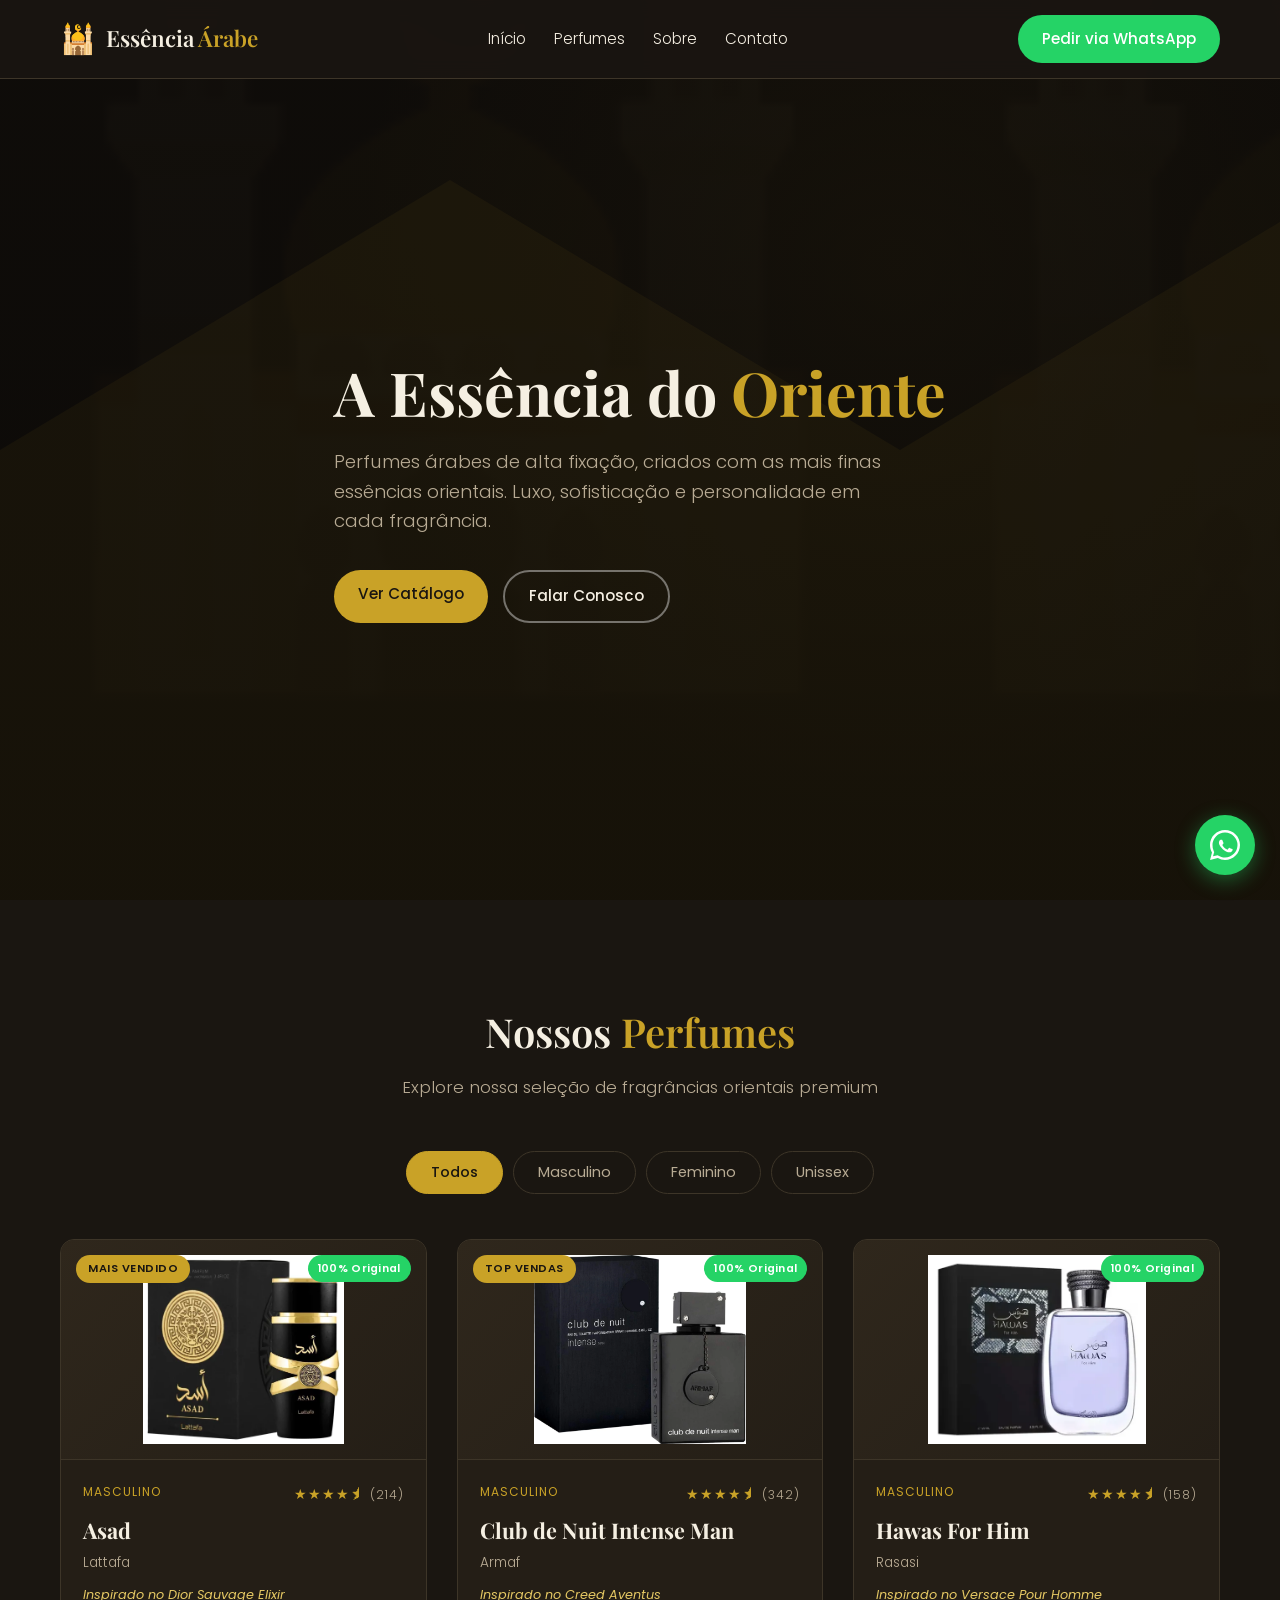
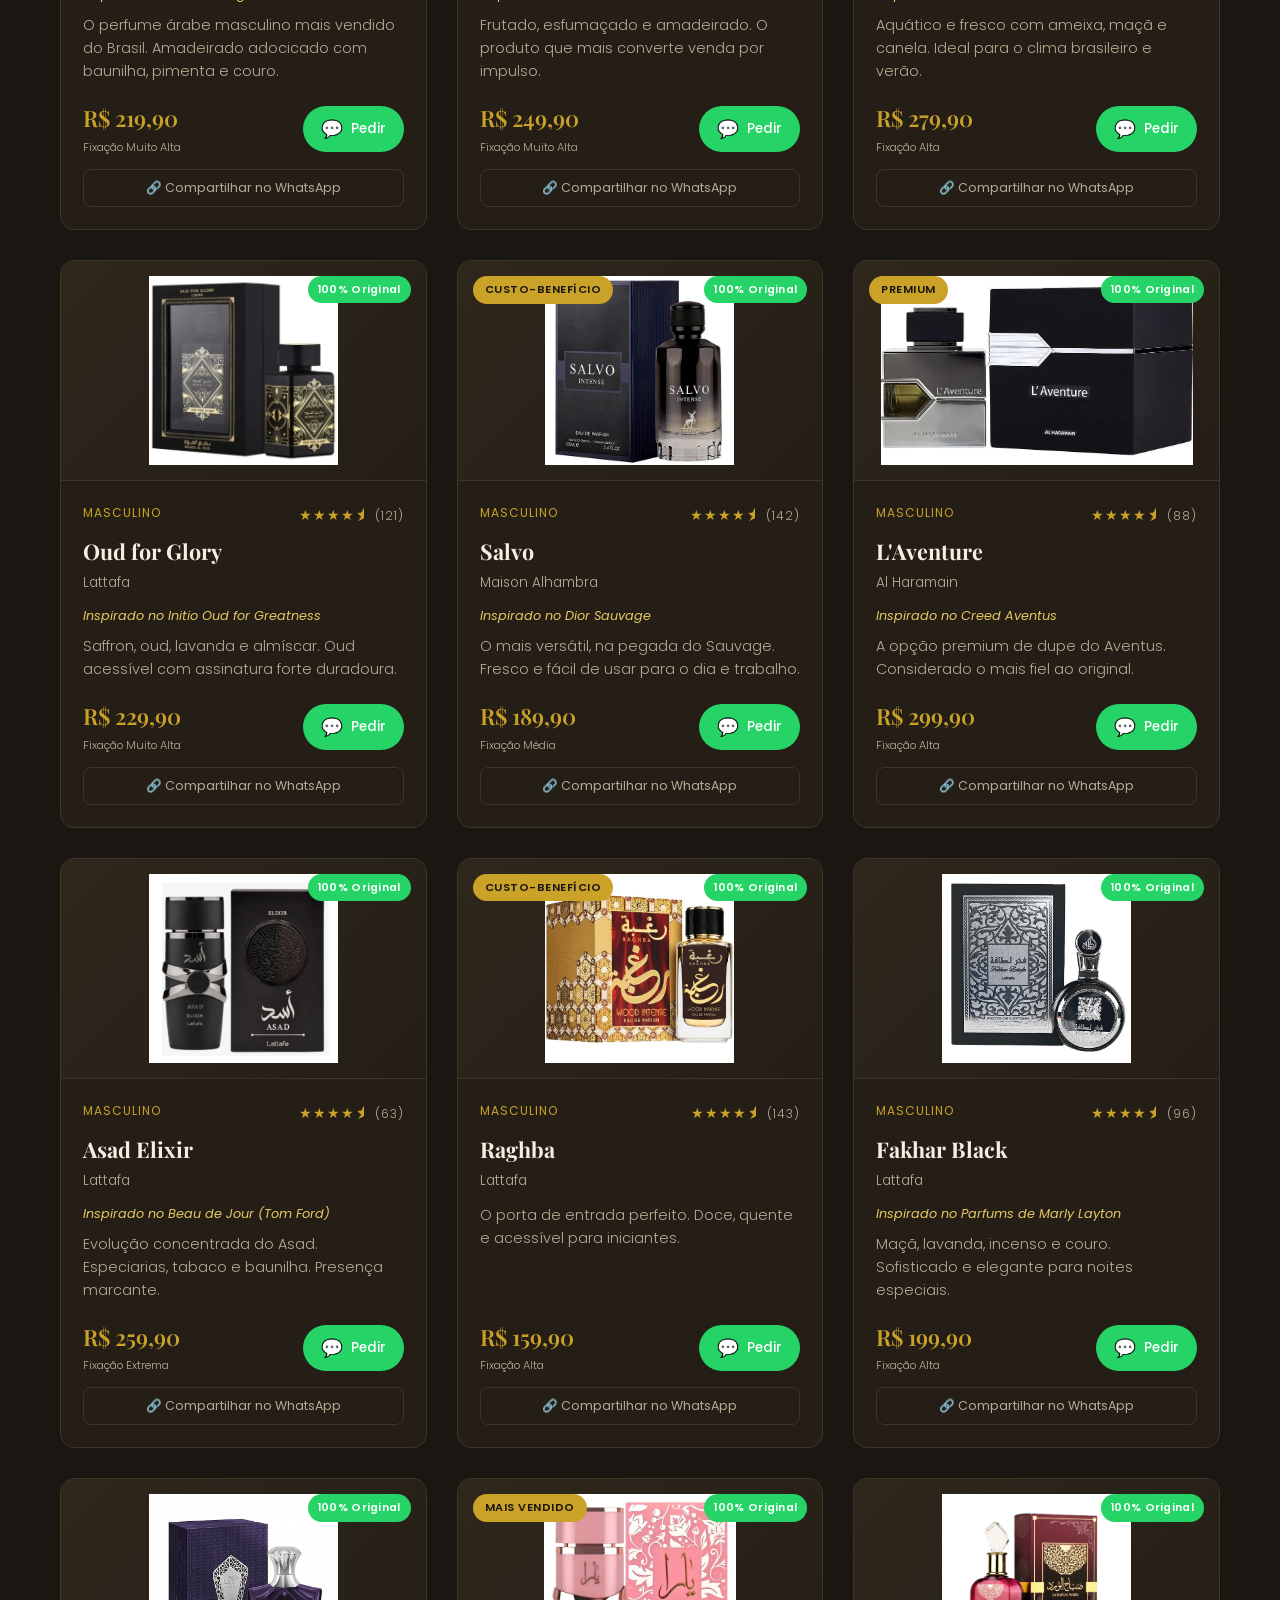
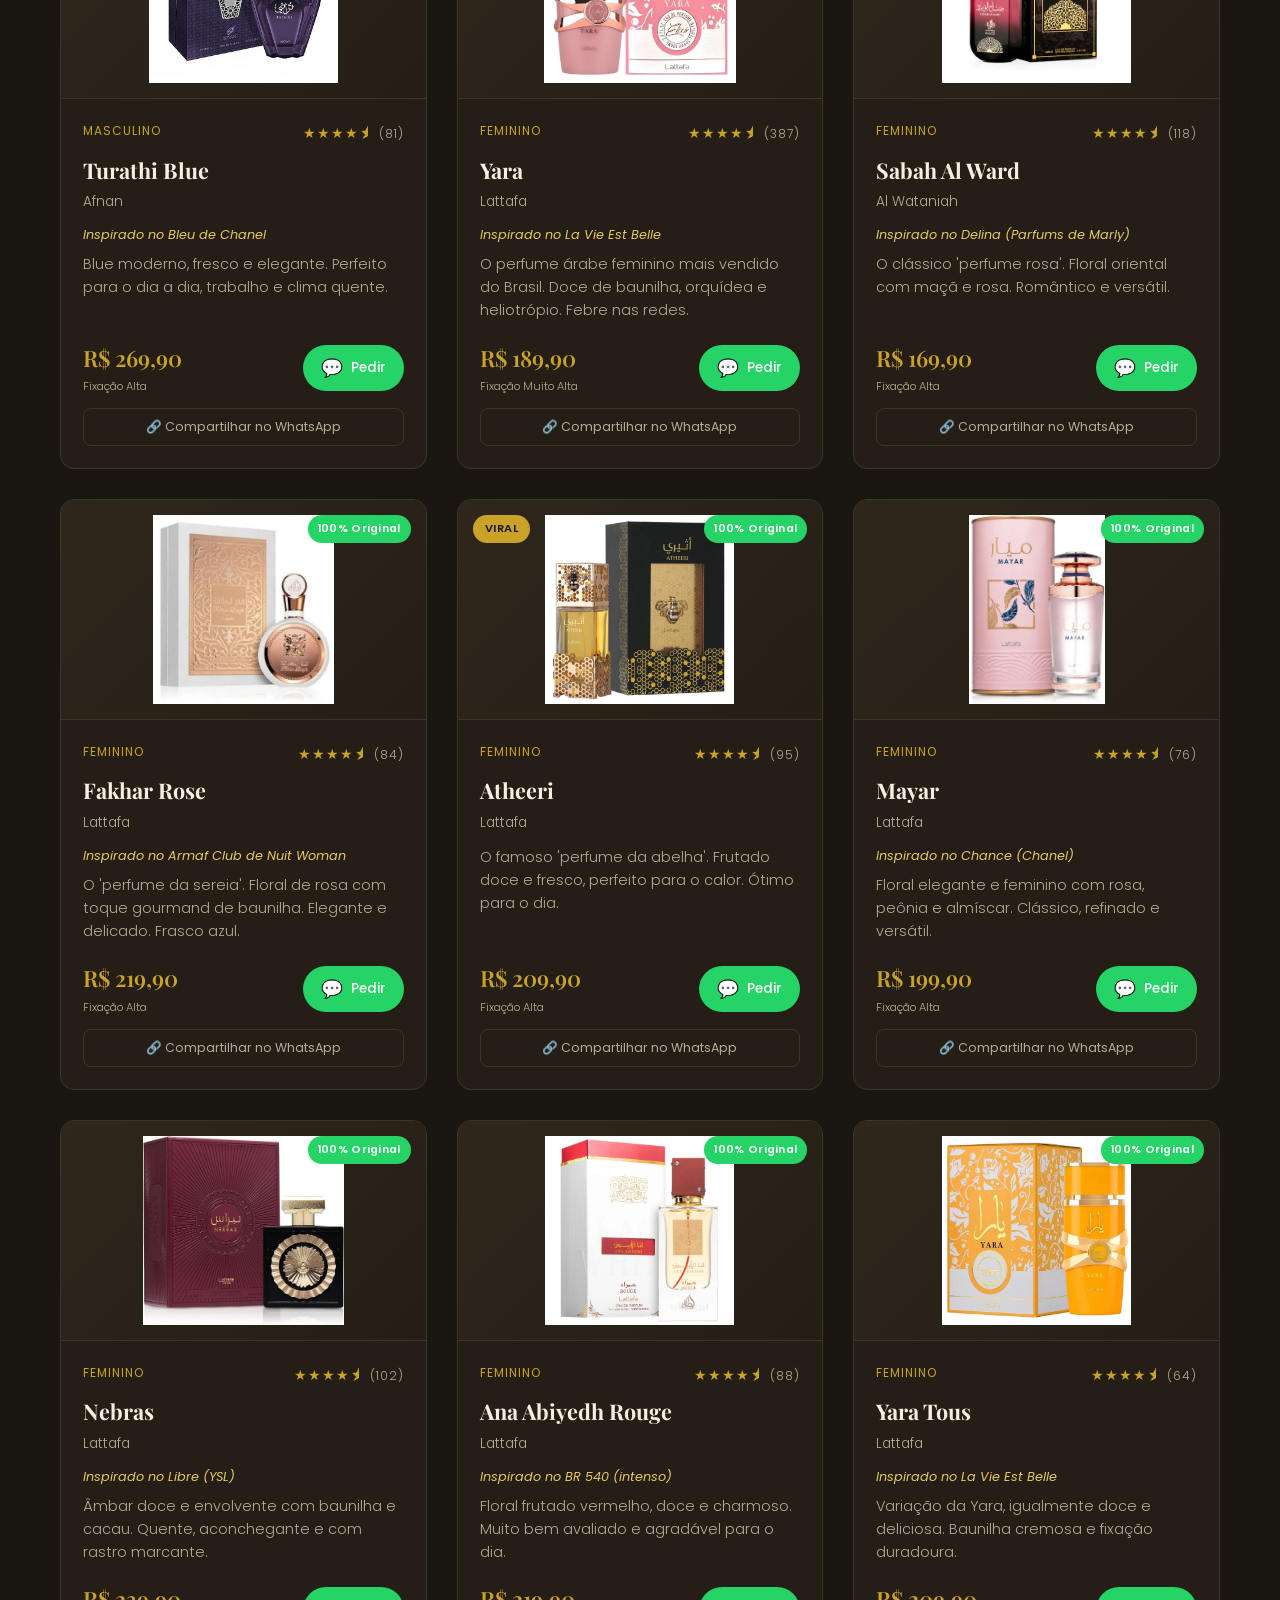
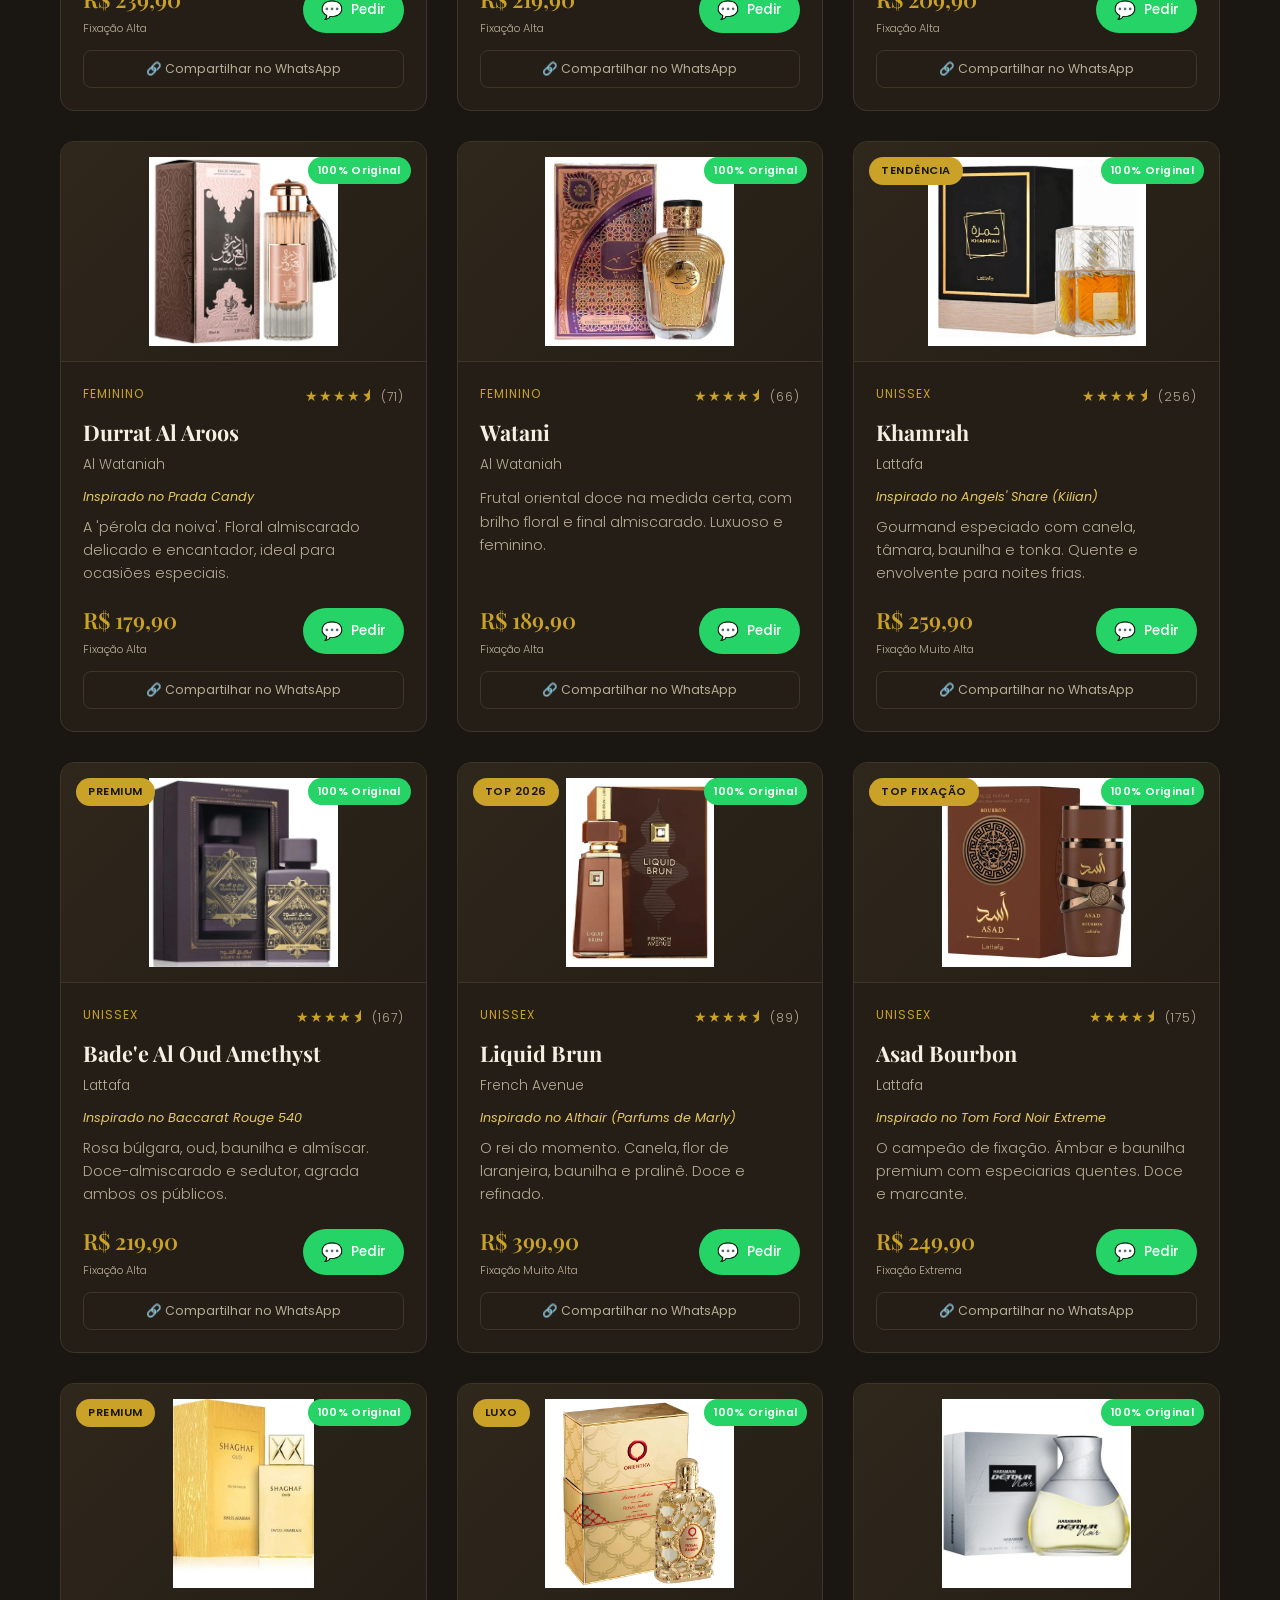
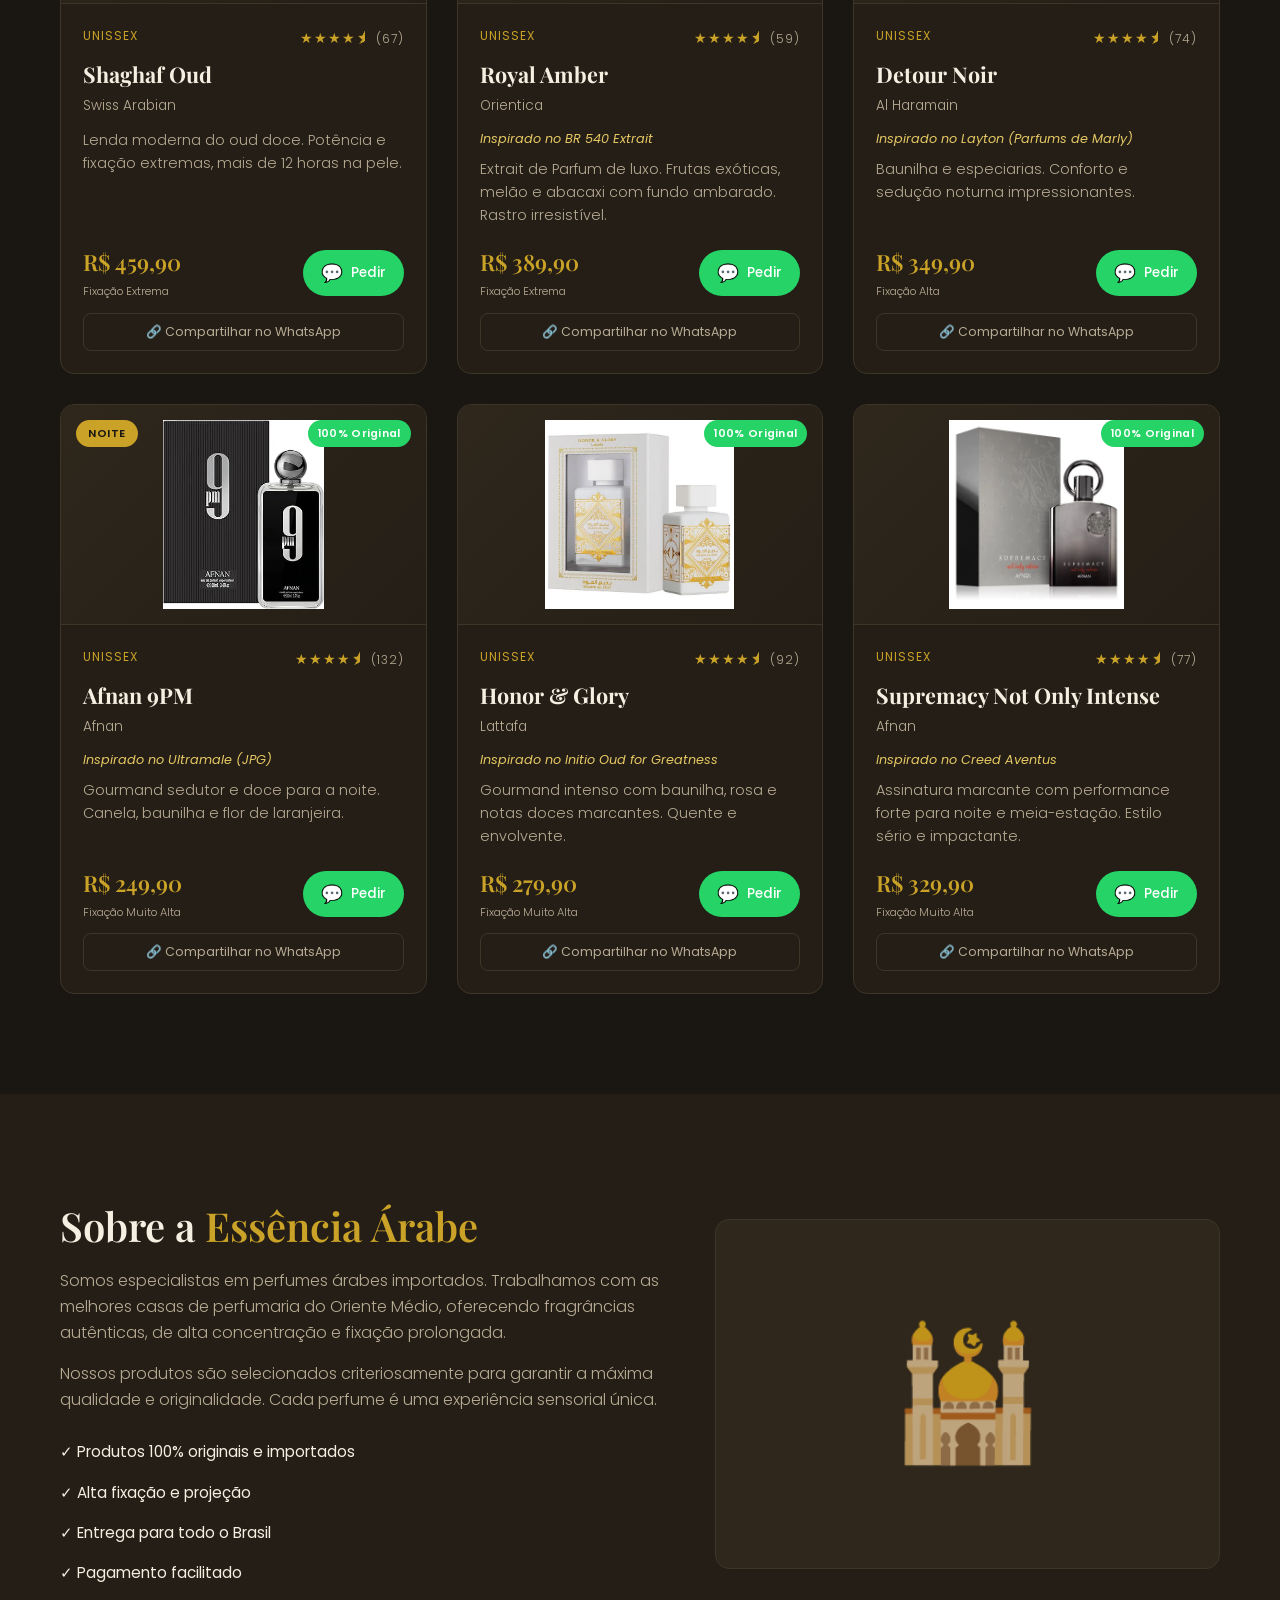
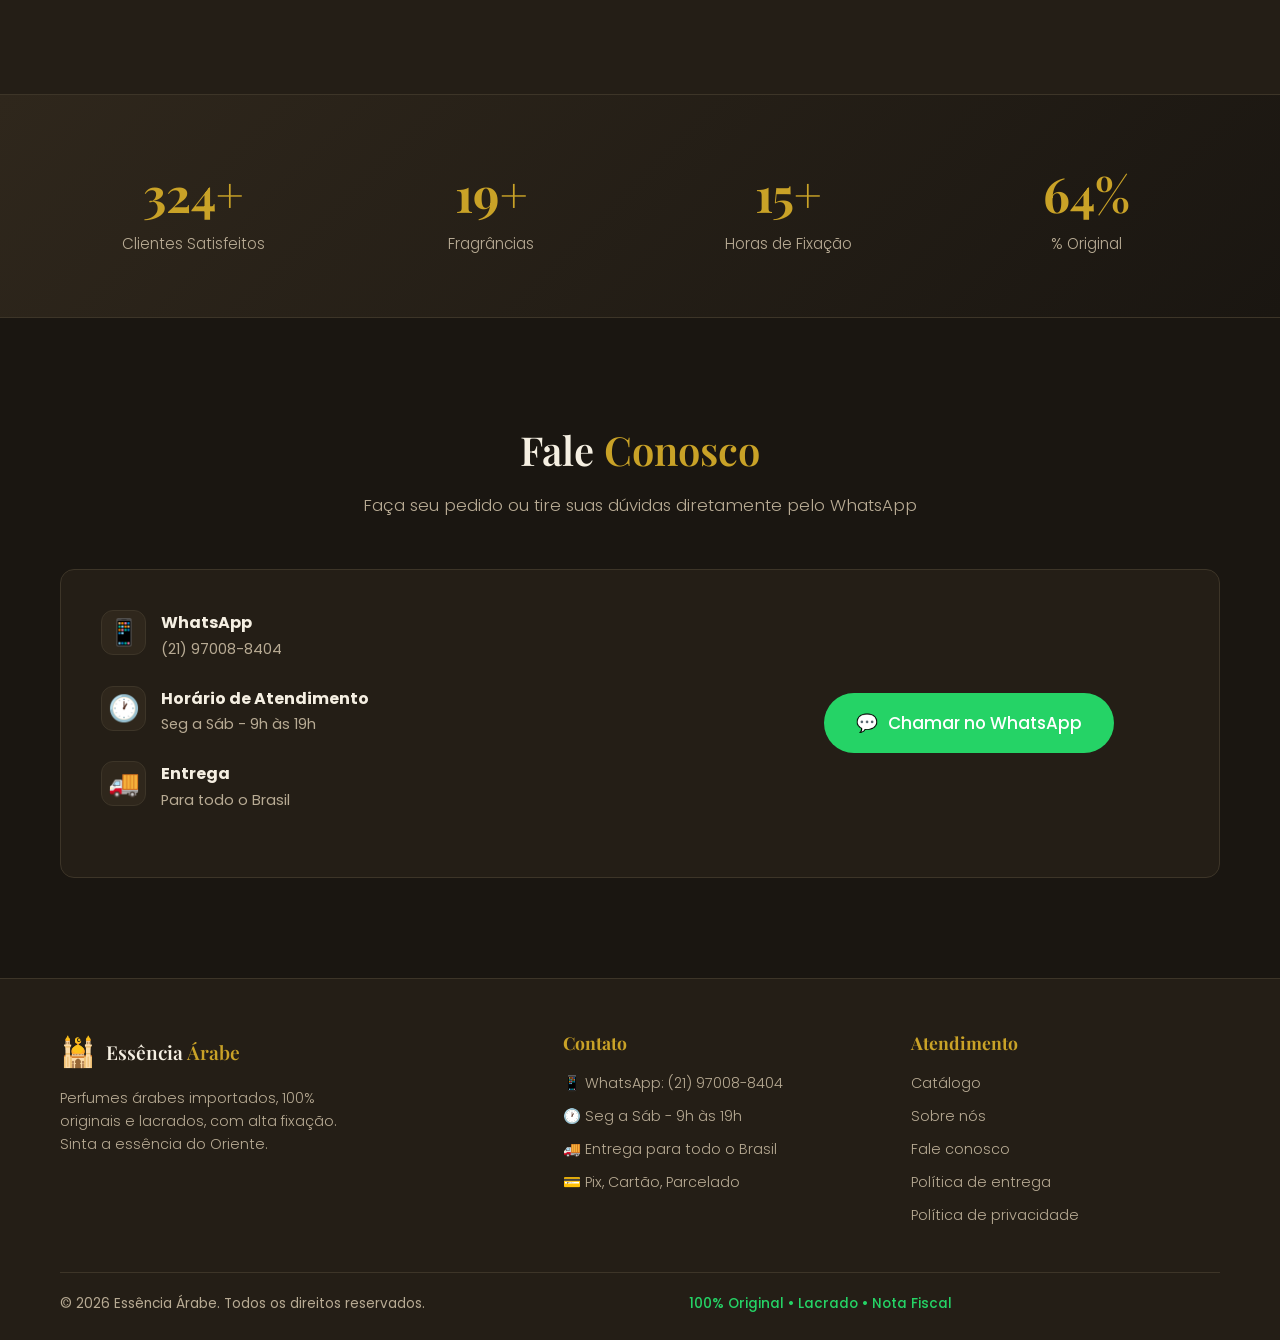
==== index.html @ f61b8507 "Site Essencia Arabe - catalogo de perfumes arabes com admin" ====
<!DOCTYPE html>
<html lang="pt-BR">
<head>
    <meta charset="UTF-8">
    <meta name="viewport" content="width=device-width, initial-scale=1.0">
    <title>Essência Árabe - Perfumes Árabes de Luxo</title>

    <!-- SEO -->
    <meta name="description" content="Perfumes árabes importados de alta fixação. Lattafa, Armaf, Rasasi, Al Haramain e mais. Peça pelo WhatsApp com atendimento rápido e entrega para todo o Brasil.">
    <meta name="keywords" content="perfumes árabes, perfumes árabes importados, lattafa, armaf, rasasi, oud, essência árabe">
    <meta name="author" content="Essência Árabe">
    <meta name="robots" content="index, follow">

    <!-- Open Graph (compartilhamento WhatsApp/redes sociais) -->
    <meta property="og:type" content="website">
    <meta property="og:title" content="Essência Árabe - Perfumes Árabes de Luxo">
    <meta property="og:description" content="Perfumes árabes importados de alta fixação. Peça pelo WhatsApp!">
    <meta property="og:url" content="https://luizaugusto2006.github.io/">
    <meta property="og:image" content="images/og-image.png">
    <meta property="og:locale" content="pt_BR">

    <!-- Twitter Card -->
    <meta name="twitter:card" content="summary_large_image">
    <meta name="twitter:title" content="Essência Árabe - Perfumes Árabes de Luxo">
    <meta name="twitter:description" content="Perfumes árabes importados de alta fixação. Peça pelo WhatsApp!">

    <!-- Favicon -->
    <link rel="icon" type="image/png" href="images/favicon.png">
    <link rel="apple-touch-icon" href="images/favicon.png">

    <link rel="stylesheet" href="css/style.css">
    <link rel="preconnect" href="https://fonts.googleapis.com">
    <link href="https://fonts.googleapis.com/css2?family=Playfair+Display:wght@400;600;700&family=Poppins:wght@300;400;500;600&display=swap" rel="stylesheet">
</head>
<body>

    <!-- HEADER / NAV -->
    <header class="header">
        <div class="container header-inner">
            <div class="logo">
                <span class="logo-icon">🕌</span>
                <span class="logo-text">Essência <span>Árabe</span></span>
            </div>
            <nav class="nav">
                <a href="#inicio">Início</a>
                <a href="#perfumes">Perfumes</a>
                <a href="#sobre">Sobre</a>
                <a href="#contato">Contato</a>
            </nav>
            <a href="#perfumes" class="btn btn-whatsapp-header">Pedir via WhatsApp</a>
        </div>
    </header>

    <!-- HERO -->
    <section id="inicio" class="hero">
        <div class="container hero-content">
            <h1 class="hero-title">A Essência do <span>Oriente</span></h1>
            <p class="hero-subtitle">Perfumes árabes de alta fixação, criados com as mais finas essências orientais. Luxo, sofisticação e personalidade em cada fragrância.</p>
            <div class="hero-actions">
                <a href="#perfumes" class="btn btn-primary">Ver Catálogo</a>
                <a href="#contato" class="btn btn-outline-light">Falar Conosco</a>
            </div>
        </div>
    </section>

    <!-- PERFUMES / CATÁLOGO -->
    <section id="perfumes" class="perfumes">
        <div class="container">
            <div class="section-header">
                <h2 class="section-title">Nossos <span>Perfumes</span></h2>
                <p class="section-subtitle">Explore nossa seleção de fragrâncias orientais premium</p>
            </div>

            <!-- Filtros por categoria -->
            <div class="filters">
                <button class="filter-btn active" data-filter="all">Todos</button>
                <button class="filter-btn" data-filter="masculino">Masculino</button>
                <button class="filter-btn" data-filter="feminino">Feminino</button>
                <button class="filter-btn" data-filter="unissex">Unissex</button>
            </div>

            <div class="grid" id="perfumes-grid">
                <!-- Perfumes inseridos via JS -->
            </div>
        </div>
    </section>

    <!-- SOBRE -->
    <section id="sobre" class="sobre">
        <div class="container sobre-inner">
            <div class="sobre-text">
                <h2 class="section-title">Sobre a <span>Essência Árabe</span></h2>
                <p>Somos especialistas em perfumes árabes importados. Trabalhamos com as melhores casas de perfumaria do Oriente Médio, oferecendo fragrâncias autênticas, de alta concentração e fixação prolongada.</p>
                <p>Nossos produtos são selecionados criteriosamente para garantir a máxima qualidade e originalidade. Cada perfume é uma experiência sensorial única.</p>
                <ul class="sobre-bullets">
                    <li>✓ Produtos 100% originais e importados</li>
                    <li>✓ Alta fixação e projeção</li>
                    <li>✓ Entrega para todo o Brasil</li>
                    <li>✓ Pagamento facilitado</li>
                </ul>
            </div>
            <div class="sobre-image">
                <div class="sobre-image-placeholder">🕌</div>
            </div>
        </div>
    </section>

    <!-- ESTATÍSTICAS -->
    <section class="stats">
        <div class="container stats-grid">
            <div class="stat">
                <span class="stat-number" data-target="500">0</span>
                <span class="stat-label">Clientes Satisfeitos</span>
            </div>
            <div class="stat">
                <span class="stat-number" data-target="30">0</span>
                <span class="stat-label">Fragrâncias</span>
            </div>
            <div class="stat">
                <span class="stat-number" data-target="24">0</span>
                <span class="stat-label">Horas de Fixação</span>
            </div>
            <div class="stat">
                <span class="stat-number" data-target="100">0</span>
                <span class="stat-label">% Original</span>
            </div>
        </div>
    </section>

    <!-- CONTATO -->
    <section id="contato" class="contato">
        <div class="container">
            <div class="section-header">
                <h2 class="section-title">Fale <span>Conosco</span></h2>
                <p class="section-subtitle">Faça seu pedido ou tire suas dúvidas diretamente pelo WhatsApp</p>
            </div>
            <div class="contato-card">
                <div class="contato-info">
                    <div class="contact-item">
                        <span class="contact-icon">📱</span>
                        <div>
                            <strong>WhatsApp</strong>
                            <p>(21) 97008-8404</p>
                        </div>
                    </div>
                    <div class="contact-item">
                        <span class="contact-icon">🕐</span>
                        <div>
                            <strong>Horário de Atendimento</strong>
                            <p>Seg a Sáb - 9h às 19h</p>
                        </div>
                    </div>
                    <div class="contact-item">
                        <span class="contact-icon">🚚</span>
                        <div>
                            <strong>Entrega</strong>
                            <p>Para todo o Brasil</p>
                        </div>
                    </div>
                </div>
                <div class="contato-action">
                    <a href="https://wa.me/5521970088404" target="_blank" class="btn btn-whatsapp-large">
                        <span class="wa-icon">💬</span> Chamar no WhatsApp
                    </a>
                </div>
            </div>
        </div>
    </section>

    <!-- FOOTER -->
    <footer class="footer">
        <div class="container">
            <div class="footer-grid">
                <div class="footer-col">
                    <div class="footer-logo">
                        <span class="logo-icon">🕌</span>
                        <span class="logo-text">Essência <span>Árabe</span></span>
                    </div>
                    <p class="footer-desc">Perfumes árabes importados, 100% originais e lacrados, com alta fixação. Sinta a essência do Oriente.</p>
                </div>
                <div class="footer-col">
                    <h4 class="footer-title">Contato</h4>
                    <ul class="footer-list">
                        <li>📱 WhatsApp: (21) 97008-8404</li>
                        <li>🕐 Seg a Sáb - 9h às 19h</li>
                        <li>🚚 Entrega para todo o Brasil</li>
                        <li>💳 Pix, Cartão, Parcelado</li>
                    </ul>
                </div>
                <div class="footer-col">
                    <h4 class="footer-title">Atendimento</h4>
                    <ul class="footer-list">
                        <li><a href="#perfumes">Catálogo</a></li>
                        <li><a href="#sobre">Sobre nós</a></li>
                        <li><a href="#contato">Fale conosco</a></li>
                        <li><a href="#" data-policy="entrega">Política de entrega</a></li>
                        <li><a href="#" data-policy="privacidade">Política de privacidade</a></li>
                    </ul>
                </div>
            </div>
            <div class="footer-bottom">
                <p>© 2026 Essência Árabe. Todos os direitos reservados.</p>
                <p class="footer-seg">100% Original • Lacrado • Nota Fiscal</p>
                <p class="footer-admin"><a href="admin.html">•</a></p>
            </div>
        </div>
    </footer>

    <!-- MODAL DE PEDIDO -->
    <div class="modal-overlay" id="order-modal">
        <div class="modal">
            <button class="modal-close" id="modal-close">&times;</button>
            <div class="modal-header">
                <div class="modal-perfume-img" id="modal-perfume-img">🫙</div>
                <div>
                    <h3 class="modal-title" id="modal-title">Nome do Perfume</h3>
                    <p class="modal-brand" id="modal-brand">Marca</p>
                    <p class="modal-price" id="modal-price">R$ 0,00</p>
                </div>
            </div>
            <form id="order-form">
                <div class="form-group">
                    <label for="nome">Nome Completo *</label>
                    <input type="text" id="nome" name="nome" placeholder="Digite seu nome" required>
                </div>
                <div class="form-group">
                    <label for="telefone">Número de Telefone *</label>
                    <input type="tel" id="telefone" name="telefone" placeholder="(00) 00000-0000" required>
                </div>
                <div class="form-group">
                    <label for="quantidade">Quantidade *</label>
                    <div class="qty-control">
                        <button type="button" class="qty-btn" id="qty-minus">−</button>
                        <input type="number" id="quantidade" name="quantidade" value="1" min="1" max="99" required>
                        <button type="button" class="qty-btn" id="qty-plus">+</button>
                    </div>
                </div>
                <div class="form-group">
                    <label for="observacoes">Observações (opcional)</label>
                    <textarea id="observacoes" name="observacoes" rows="3" placeholder="Ex: presente para aniversário, tamanho, etc."></textarea>
                </div>
                <div class="payment-methods">
                    <span class="payment-badge pix">PIX</span>
                    <span class="payment-badge">Cartão</span>
                    <span class="payment-badge">Parcelado</span>
                    <span class="payment-badge vazio">Até 3x sem juros</span>
                </div>
                <button type="submit" class="btn btn-whatsapp-modal">
                    <span class="wa-icon">💬</span> Enviar Pedido no WhatsApp
                </button>
            </form>
        </div>
    </div>

    <!-- MODAL DE POLÍTICA -->
    <div class="modal-overlay" id="policy-modal">
        <div class="modal modal-policy">
            <button class="modal-close" id="policy-close">&times;</button>
            <h3 class="modal-title" id="policy-title">Política</h3>
            <div class="policy-content" id="policy-content"></div>
        </div>
    </div>

    <!-- BOTÃO FLUTUANTE WHATSAPP -->
    <a href="https://wa.me/5521970088404" target="_blank" class="whatsapp-float" aria-label="WhatsApp">
        <svg viewBox="0 0 32 32" class="wa-svg">
            <path d="M16 0C7.163 0 0 7.163 0 16c0 2.823.73 5.573 2.117 8.007L.07 32l8.22-2.148A15.94 15.94 0 0016 32c8.837 0 16-7.163 16-16S24.837 0 16 0zm0 29.333c-2.63 0-5.2-.747-7.4-2.157l-.53-.315-4.87 1.25 1.29-4.73-.347-.55A13.27 13.27 0 012.667 16 13.338 13.338 0 0116 2.667 13.338 13.338 0 0129.333 16 13.338 13.338 0 0116 29.333z"/>
            <path d="M23.443 20.313c-.36-.18-2.13-1.05-2.46-1.17-.33-.12-.57-.18-.813.18-.243.363-.94 1.17-1.153 1.41-.213.24-.426.27-.786.09-.36-.18-1.52-.56-2.897-1.787-1.07-1.06-1.793-2.37-2.003-2.77-.21-.4-.023-.617.158-.816.162-.16.36-.42.542-.63.18-.21.24-.36.36-.6.12-.24.06-.45-.03-.63-.09-.18-.813-1.96-1.113-2.683-.293-.703-.59-.608-.813-.62l-.69-.013c-.24 0-.63.09-.96.45-.33.36-1.26 1.23-1.26 3 0 1.77 1.287 3.48 1.467 3.72.18.24 2.533 3.867 6.137 5.423.857.37 1.526.592 2.048.758.86.274 1.643.235 2.262.142.69-.103 2.13-.87 2.43-1.71.3-.84.3-1.56.21-1.71-.09-.15-.33-.24-.69-.42z"/>
        </svg>
    </a>

    <script src="js/data.js"></script>
    <script src="js/script.js"></script>
</body>
</html>
---- css/style.css ----
:root {
    --gold: #c9a227;
    --gold-light: #e6c964;
    --dark: #1a1611;
    --dark-2: #241e16;
    --dark-3: #2f271c;
    --text: #f5efe2;
    --text-muted: #b8ab94;
    --whatsapp: #25d366;
    --whatsapp-dark: #1da851;
    --modal-bg: #2a231a;
    --input-bg: #1f1a14;
    --border: #3d3528;
    --shadow: 0 10px 30px rgba(0,0,0,0.4);
    --radius: 14px;
}

* {
    margin: 0;
    padding: 0;
    box-sizing: border-box;
}

html {
    scroll-behavior: smooth;
}

body {
    font-family: 'Poppins', sans-serif;
    background-color: var(--dark);
    color: var(--text);
    line-height: 1.6;
}

.container {
    max-width: 1200px;
    margin: 0 auto;
    padding: 0 20px;
}

/* ===== HEADER ===== */
.header {
    position: fixed;
    top: 0;
    left: 0;
    width: 100%;
    z-index: 100;
    background: rgba(26, 22, 17, 0.95);
    backdrop-filter: blur(10px);
    border-bottom: 1px solid var(--border);
}

.header-inner {
    display: flex;
    align-items: center;
    justify-content: space-between;
    padding: 15px 20px;
}

.logo {
    display: flex;
    align-items: center;
    gap: 10px;
    cursor: pointer;
}

.logo-icon {
    font-size: 1.8rem;
}

.logo-text {
    font-family: 'Playfair Display', serif;
    font-size: 1.4rem;
    font-weight: 600;
}

.logo-text span {
    color: var(--gold);
}

.nav {
    display: flex;
    gap: 28px;
}

.nav a {
    color: var(--text);
    text-decoration: none;
    font-size: 0.95rem;
    font-weight: 300;
    transition: color 0.3s;
    position: relative;
}

.nav a::after {
    content: '';
    position: absolute;
    bottom: -4px;
    left: 0;
    width: 0;
    height: 2px;
    background: var(--gold);
    transition: width 0.3s;
}

.nav a:hover {
    color: var(--gold);
}

.nav a:hover::after {
    width: 100%;
}

.btn {
    display: inline-block;
    padding: 12px 24px;
    border-radius: 50px;
    border: none;
    font-family: 'Poppins', sans-serif;
    font-size: 0.95rem;
    font-weight: 500;
    cursor: pointer;
    text-decoration: none;
    transition: all 0.3s;
}

.btn-whatsapp-header {
    background: var(--whatsapp);
    color: #fff;
}

.btn-whatsapp-header:hover {
    background: var(--whatsapp-dark);
    transform: translateY(-2px);
}

.btn-primary {
    background: var(--gold);
    color: var(--dark);
}

.btn-primary:hover {
    background: var(--gold-light);
    transform: translateY(-2px);
}

.btn-outline-light {
    border: 2px solid rgba(255,255,255,0.4);
    color: var(--text);
    background: transparent;
}

.btn-outline-light:hover {
    background: rgba(255,255,255,0.1);
}

/* ===== HERO ===== */
.hero {
    min-height: 100vh;
    display: flex;
    align-items: center;
    background: linear-gradient(rgba(10,8,6,0.7), rgba(10,8,6,0.85)),
                radial-gradient(circle at 70% 30%, rgba(201,162,39,0.15), transparent 50%),
                url('data:image/svg+xml;utf8,<svg xmlns="http://www.w3.org/2000/svg" viewBox="0 0 100 100" opacity="0.06"><text y="60" font-size="80">🕌</text></svg>');
    background-size: cover, cover, auto;
    padding-top: 80px;
}

.hero::before {
    content: '';
    position: absolute;
    inset: 0;
    background: url('data:image/svg+xml;utf8,<svg xmlns="http://www.w3.org/2000/svg" viewBox="0 0 800 100" opacity="0.05"><path d="M0 50 L50 20 L100 50 L150 20 L200 50 L250 20 L300 50 L350 20 L400 50 L450 20 L500 50 L550 20 L600 50 L650 20 L700 50 L750 20 L800 50 V100 H0 Z" fill="%23c9a227"/></svg>');
    background-size: cover;
}

.hero-content {
    position: relative;
    max-width: 700px;
    z-index: 1;
}

.hero-title {
    font-family: 'Playfair Display', serif;
    font-size: 3.8rem;
    font-weight: 700;
    line-height: 1.15;
    margin-bottom: 20px;
}

.hero-title span {
    color: var(--gold);
}

.hero-subtitle {
    font-size: 1.15rem;
    font-weight: 300;
    color: var(--text-muted);
    margin-bottom: 35px;
    max-width: 580px;
}

.hero-actions {
    display: flex;
    gap: 15px;
    flex-wrap: wrap;
}

/* ===== SECTION HEADER ===== */
.section-header {
    text-align: center;
    margin-bottom: 50px;
}

.section-title {
    font-family: 'Playfair Display', serif;
    font-size: 2.5rem;
    font-weight: 600;
    color: var(--text);
    margin-bottom: 10px;
}

.section-title span {
    color: var(--gold);
}

.section-subtitle {
    color: var(--text-muted);
    font-weight: 300;
    font-size: 1.05rem;
}

/* ===== PERFUMES ===== */
.perfumes {
    padding: 100px 0;
    background: var(--dark);
}

.filters {
    display: flex;
    justify-content: center;
    flex-wrap: wrap;
    gap: 10px;
    margin-bottom: 45px;
}

.filter-btn {
    padding: 10px 24px;
    border-radius: 50px;
    border: 1px solid var(--border);
    background: transparent;
    color: var(--text-muted);
    font-family: 'Poppins', sans-serif;
    font-size: 0.9rem;
    cursor: pointer;
    transition: all 0.3s;
}

.filter-btn:hover {
    border-color: var(--gold);
    color: var(--gold);
}

.filter-btn.active {
    background: var(--gold);
    border-color: var(--gold);
    color: var(--dark);
    font-weight: 500;
}

.grid {
    display: grid;
    grid-template-columns: repeat(auto-fill, minmax(280px, 1fr));
    gap: 30px;
}

.card {
    background: var(--dark-2);
    border: 1px solid var(--border);
    border-radius: var(--radius);
    overflow: hidden;
    transition: transform 0.3s, box-shadow 0.3s, border-color 0.3s;
    display: flex;
    flex-direction: column;
}

.card:hover {
    transform: translateY(-8px);
    box-shadow: var(--shadow);
    border-color: var(--gold);
}

.card-img-wrap {
    height: 220px;
    display: flex;
    align-items: center;
    justify-content: center;
    background: linear-gradient(135deg, var(--dark-3), var(--dark-2));
    border-bottom: 1px solid var(--border);
}

.card-img {
    font-size: 5rem;
    transition: transform 0.3s;
}

.card-img-real {
    width: 100%;
    height: 100%;
    object-fit: contain;
    padding: 15px;
    transition: transform 0.3s;
}

.card:hover .card-img,
.card:hover .card-img-real {
    transform: scale(1.08);
}

.card-badge {
    position: absolute;
    top: 15px;
    left: 15px;
    background: var(--gold);
    color: var(--dark);
    padding: 5px 12px;
    border-radius: 50px;
    font-size: 0.7rem;
    font-weight: 600;
    text-transform: uppercase;
    letter-spacing: 0.5px;
}

.card-body {
    padding: 22px;
    display: flex;
    flex-direction: column;
    flex-grow: 1;
}

.card-category {
    font-size: 0.75rem;
    text-transform: uppercase;
    letter-spacing: 1px;
    color: var(--gold);
    margin-bottom: 6px;
}

.card-title {
    font-family: 'Playfair Display', serif;
    font-size: 1.35rem;
    color: var(--text);
    margin-bottom: 4px;
}

.card-brand {
    font-size: 0.85rem;
    color: var(--text-muted);
    font-weight: 300;
    margin-bottom: 12px;
}

.card-desc {
    font-size: 0.9rem;
    color: var(--text-muted);
    font-weight: 300;
    margin-bottom: 18px;
    flex-grow: 1;
}

.card-footer {
    display: flex;
    align-items: center;
    justify-content: space-between;
}

.card-price {
    font-family: 'Playfair Display', serif;
    font-size: 1.4rem;
    color: var(--gold);
    font-weight: 600;
}

.btn-order {
    background: var(--whatsapp);
    color: #fff;
    padding: 10px 18px;
    font-size: 0.85rem;
    display: inline-flex;
    align-items: center;
    gap: 8px;
    border-radius: 50px;
    border: none;
    cursor: pointer;
    font-family: 'Poppins', sans-serif;
    font-weight: 500;
    transition: background 0.3s, transform 0.3s;
    text-decoration: none;
}

.btn-order:hover {
    background: var(--whatsapp-dark);
    transform: scale(1.03);
}

.btn-out-stock {
    background: #555;
    color: #ccc;
    padding: 10px 18px;
    font-size: 0.85rem;
    border-radius: 50px;
    cursor: not-allowed;
    user-select: none;
}

.card-badge.badge-soldout {
    background: #c0392b;
    color: #fff;
}

.wa-icon {
    font-size: 1.1rem;
}

/* HIDE CARDS FOR FILTERING */
.card.hidden {
    display: none;
}

/* ===== SOBRE ===== */
.sobre {
    padding: 100px 0;
    background: var(--dark-2);
}

.sobre-inner {
    display: grid;
    grid-template-columns: 1.2fr 1fr;
    gap: 50px;
    align-items: center;
}

.sobre-text p {
    color: var(--text-muted);
    margin-bottom: 16px;
    font-weight: 300;
}

.sobre-bullets {
    list-style: none;
    margin-top: 20px;
}

.sobre-bullets li {
    padding: 8px 0;
    color: var(--text);
    font-size: 0.95rem;
}

.sobre-image {
    background: var(--dark-3);
    border: 1px solid var(--border);
    border-radius: var(--radius);
    min-height: 350px;
    display: flex;
    align-items: center;
    justify-content: center;
}

.sobre-image-placeholder {
    font-size: 8rem;
    opacity: 0.7;
}

/* ===== STATS ===== */
.stats {
    background: linear-gradient(135deg, var(--dark-3), var(--dark));
    border-top: 1px solid var(--border);
    border-bottom: 1px solid var(--border);
    padding: 60px 0;
}

.stats-grid {
    display: grid;
    grid-template-columns: repeat(4, 1fr);
    gap: 30px;
    text-align: center;
}

.stat-number {
    display: block;
    font-family: 'Playfair Display', serif;
    font-size: 3rem;
    font-weight: 700;
    color: var(--gold);
}

.stat-label {
    color: var(--text-muted);
    font-size: 0.95rem;
    font-weight: 300;
}

/* ===== CONTATO ===== */
.contato {
    padding: 100px 0;
    background: var(--dark);
}

.contato-card {
    background: var(--dark-2);
    border: 1px solid var(--border);
    border-radius: var(--radius);
    padding: 40px;
    display: grid;
    grid-template-columns: 1.5fr 1fr;
    gap: 30px;
    align-items: center;
}

.contact-item {
    display: flex;
    align-items: flex-start;
    gap: 15px;
    margin-bottom: 25px;
}

.contact-icon {
    font-size: 1.6rem;
    width: 45px;
    height: 45px;
    background: var(--dark-3);
    border: 1px solid var(--border);
    border-radius: 12px;
    display: flex;
    align-items: center;
    justify-content: center;
}

.contact-item strong {
    display: block;
    margin-bottom: 2px;
}

.contact-item p {
    color: var(--text-muted);
    font-size: 0.9rem;
}

.contato-action {
    display: flex;
    justify-content: center;
}

.btn-whatsapp-large {
    background: var(--whatsapp);
    color: #fff;
    padding: 16px 32px;
    font-size: 1.05rem;
    display: inline-flex;
    align-items: center;
    gap: 10px;
}

.btn-whatsapp-large:hover {
    background: var(--whatsapp-dark);
    transform: translateY(-2px);
}

/* ===== FOOTER ===== */
.footer {
    background: var(--dark-2);
    border-top: 1px solid var(--border);
    padding: 50px 0 25px;
}

.footer-grid {
    display: grid;
    grid-template-columns: 1.5fr 1fr 1fr;
    gap: 40px;
    margin-bottom: 35px;
}

.footer-logo {
    display: flex;
    align-items: center;
    gap: 10px;
    margin-bottom: 12px;
}

.footer-logo .logo-text {
    font-size: 1.2rem;
}

.footer-desc {
    color: var(--text-muted);
    font-size: 0.9rem;
    font-weight: 300;
    max-width: 300px;
}

.footer-title {
    color: var(--gold);
    font-family: 'Playfair Display', serif;
    font-size: 1.1rem;
    margin-bottom: 15px;
}

.footer-list {
    list-style: none;
}

.footer-list li {
    color: var(--text-muted);
    font-size: 0.9rem;
    font-weight: 300;
    margin-bottom: 10px;
}

.footer-list a {
    color: var(--text-muted);
    text-decoration: none;
    transition: color 0.3s;
}

.footer-list a:hover {
    color: var(--gold);
}

.footer-bottom {
    border-top: 1px solid var(--border);
    padding-top: 20px;
    display: flex;
    justify-content: space-between;
    flex-wrap: wrap;
    gap: 10px;
}

.footer-bottom p {
    color: var(--text-muted);
    font-size: 0.85rem;
}

.footer-seg {
    color: var(--whatsapp) !important;
    font-weight: 500;
}

/* ===== MODAL ===== */
.modal-overlay {
    display: none;
    position: fixed;
    top: 0;
    left: 0;
    width: 100%;
    height: 100%;
    background: rgba(0,0,0,0.75);
    z-index: 1000;
    align-items: center;
    justify-content: center;
    padding: 20px;
    backdrop-filter: blur(5px);
}

.modal-overlay.active {
    display: flex;
}

.modal {
    background: var(--modal-bg);
    border: 1px solid var(--gold);
    border-radius: 18px;
    max-width: 480px;
    width: 100%;
    padding: 32px;
    position: relative;
    max-height: 90vh;
    overflow-y: auto;
    animation: fadeInUp 0.3s ease;
}

@keyframes fadeInUp {
    from { opacity: 0; transform: translateY(20px); }
    to { opacity: 1; transform: translateY(0); }
}

.modal-close {
    position: absolute;
    top: 15px;
    right: 18px;
    background: none;
    border: none;
    color: var(--text-muted);
    font-size: 1.8rem;
    cursor: pointer;
    transition: color 0.3s;
    line-height: 1;
}

.modal-close:hover {
    color: var(--gold);
}

.modal-header {
    display: flex;
    align-items: center;
    gap: 18px;
    margin-bottom: 25px;
    padding-bottom: 20px;
    border-bottom: 1px solid var(--border);
}

.modal-perfume-img {
    font-size: 3.5rem;
    width: 75px;
    height: 75px;
    background: var(--dark-3);
    border: 1px solid var(--border);
    border-radius: 14px;
    display: flex;
    align-items: center;
    justify-content: center;
    flex-shrink: 0;
    overflow: hidden;
}

.modal-img-real {
    width: 100%;
    height: 100%;
    object-fit: contain;
    padding: 6px;
}

.modal-title {
    font-family: 'Playfair Display', serif;
    font-size: 1.3rem;
    color: var(--text);
}

.modal-brand {
    color: var(--text-muted);
    font-size: 0.9rem;
}

.modal-price {
    color: var(--gold);
    font-weight: 600;
    font-size: 1.1rem;
    margin-top: 4px;
}

.form-group {
    margin-bottom: 18px;
}

.form-group label {
    display: block;
    margin-bottom: 7px;
    color: var(--text);
    font-size: 0.9rem;
}

.form-group input,
.form-group textarea {
    width: 100%;
    padding: 13px 16px;
    background: var(--input-bg);
    border: 1px solid var(--border);
    border-radius: 10px;
    color: var(--text);
    font-family: 'Poppins', sans-serif;
    font-size: 0.95rem;
    transition: border-color 0.3s;
}

.form-group input:focus,
.form-group textarea:focus {
    outline: none;
    border-color: var(--gold);
}

.form-group textarea {
    resize: vertical;
}

.qty-control {
    display: flex;
    align-items: center;
    gap: 10px;
}

.qty-btn {
    width: 42px;
    height: 42px;
    background: var(--dark-3);
    border: 1px solid var(--border);
    border-radius: 10px;
    color: var(--gold);
    font-size: 1.4rem;
    cursor: pointer;
    display: flex;
    align-items: center;
    justify-content: center;
    transition: all 0.3s;
}

.qty-btn:hover {
    background: var(--gold);
    color: var(--dark);
}

.qty-control input {
    width: 70px;
    text-align: center;
    font-size: 1.1rem;
}

input[type=number]::-webkit-inner-spin-button,
input[type=number]::-webkit-outer-spin-button {
    -webkit-appearance: none;
    margin: 0;
}

input[type=number] {
    -moz-appearance: textfield;
}

.btn-whatsapp-modal {
    width: 100%;
    background: var(--whatsapp);
    color: #fff;
    padding: 15px;
    font-size: 1rem;
    display: flex;
    align-items: center;
    justify-content: center;
    gap: 10px;
    margin-top: 10px;
}

.btn-whatsapp-modal:hover {
    background: var(--whatsapp-dark);
}

/* ===== FLOATING WHATSAPP ===== */
.whatsapp-float {
    position: fixed;
    bottom: 25px;
    right: 25px;
    width: 60px;
    height: 60px;
    background: var(--whatsapp);
    border-radius: 50%;
    display: flex;
    align-items: center;
    justify-content: center;
    color: #fff;
    font-size: 1.6rem;
    box-shadow: 0 5px 20px rgba(37, 211, 102, 0.4);
    z-index: 200;
    transition: transform 0.3s;
    animation: pulse 2s infinite;
}

.whatsapp-float:hover {
    transform: scale(1.1);
}

@keyframes pulse {
    0%, 100% { box-shadow: 0 5px 20px rgba(37, 211, 102, 0.4); }
    50% { box-shadow: 0 5px 30px rgba(37, 211, 102, 0.7); }
}

.wa-svg {
    width: 30px;
    height: 30px;
    fill: #fff;
}

/* ===== NOVAS MELHORIAS ===== */

/* Estrelas de avaliação */
.card-top {
    display: flex;
    align-items: center;
    justify-content: space-between;
    margin-bottom: 6px;
}

.card-rating {
    color: var(--gold);
    font-size: 0.9rem;
    letter-spacing: 1px;
    white-space: nowrap;
}

.rating-count {
    color: var(--text-muted);
    font-size: 0.75rem;
    font-weight: 300;
}

/* Linha "Inspirado em..." */
.card-inspired {
    font-size: 0.8rem;
    color: var(--gold-light);
    font-style: italic;
    margin-bottom: 8px;
}

/* Selo 100% Original */
.card-original {
    position: absolute;
    top: 15px;
    right: 15px;
    background: var(--whatsapp);
    color: #fff;
    padding: 5px 10px;
    border-radius: 50px;
    font-size: 0.68rem;
    font-weight: 600;
    letter-spacing: 0.3px;
}

.card-img-wrap {
    position: relative;
}

/* Fixação junto ao preço */
.card-fixacao {
    display: block;
    font-family: 'Poppins', sans-serif;
    font-size: 0.7rem;
    color: var(--text-muted);
    font-weight: 300;
    margin-top: 2px;
}

/* Botão compartilhar */
.btn-share {
    width: 100%;
    margin-top: 12px;
    padding: 9px;
    background: transparent;
    border: 1px solid var(--border);
    border-radius: 8px;
    color: var(--text-muted);
    font-family: 'Poppins', sans-serif;
    font-size: 0.78rem;
    cursor: pointer;
    transition: all 0.3s;
}

.btn-share:hover {
    border-color: var(--gold);
    color: var(--gold);
}

/* Filtros por marca */
.filters-marca {
    margin-top: -20px;
    margin-bottom: 8px;
}

.filters-label {
    text-align: center;
    color: var(--text-muted);
    font-size: 0.85rem;
    font-weight: 300;
    margin: -10px 0 12px;
}

/* Formas de pagamento no modal */
.payment-methods {
    display: flex;
    flex-wrap: wrap;
    align-items: center;
    justify-content: center;
    gap: 8px;
    margin: 5px 0 15px;
}

.payment-badge {
    background: var(--dark-3);
    border: 1px solid var(--border);
    color: var(--text);
    font-size: 0.72rem;
    font-weight: 500;
    padding: 5px 12px;
    border-radius: 50px;
}

.payment-badge.pix {
    background: var(--whatsapp);
    border-color: var(--whatsapp);
    color: #fff;
}

.payment-badge.vazio {
    border-color: transparent;
    color: var(--text-muted);
    font-weight: 300;
    font-size: 0.7rem;
}

/* Modal de política */
.modal-policy {
    max-width: 520px;
}

.policy-content {
    color: var(--text-muted);
    font-size: 0.95rem;
    font-weight: 300;
    line-height: 1.7;
}

.policy-content p {
    margin-bottom: 14px;
}

/* ===== RESPONSIVE ===== */
@media (max-width: 768px) {
    .header-inner {
        flex-wrap: wrap;
        gap: 10px;
        justify-content: center;
    }

    .nav {
        gap: 15px;
        order: 3;
        width: 100%;
        justify-content: center;
    }

    .btn-whatsapp-header {
        font-size: 0.8rem;
        padding: 8px 14px;
    }

    .hero-title {
        font-size: 2.6rem;
    }

    .hero-subtitle {
        font-size: 1rem;
    }

    .section-title {
        font-size: 2rem;
    }

    .sobre-inner {
        grid-template-columns: 1fr;
    }

    .stats-grid {
        grid-template-columns: repeat(2, 1fr);
        gap: 25px;
    }

    .contato-card {
        grid-template-columns: 1fr;
    }

    .footer-grid {
        grid-template-columns: 1fr;
        gap: 25px;
    }

    .grid {
        grid-template-columns: repeat(auto-fill, minmax(240px, 1fr));
    }
}

@media (max-width: 480px) {
    .grid {
        grid-template-columns: 1fr;
    }

    .hero-title {
        font-size: 2.2rem;
    }

    .modal {
        padding: 24px 20px;
    }
}

.footer-admin a { color: transparent; font-size: 8px; text-decoration: none; }
.footer-admin a:hover { color: var(--gold); }
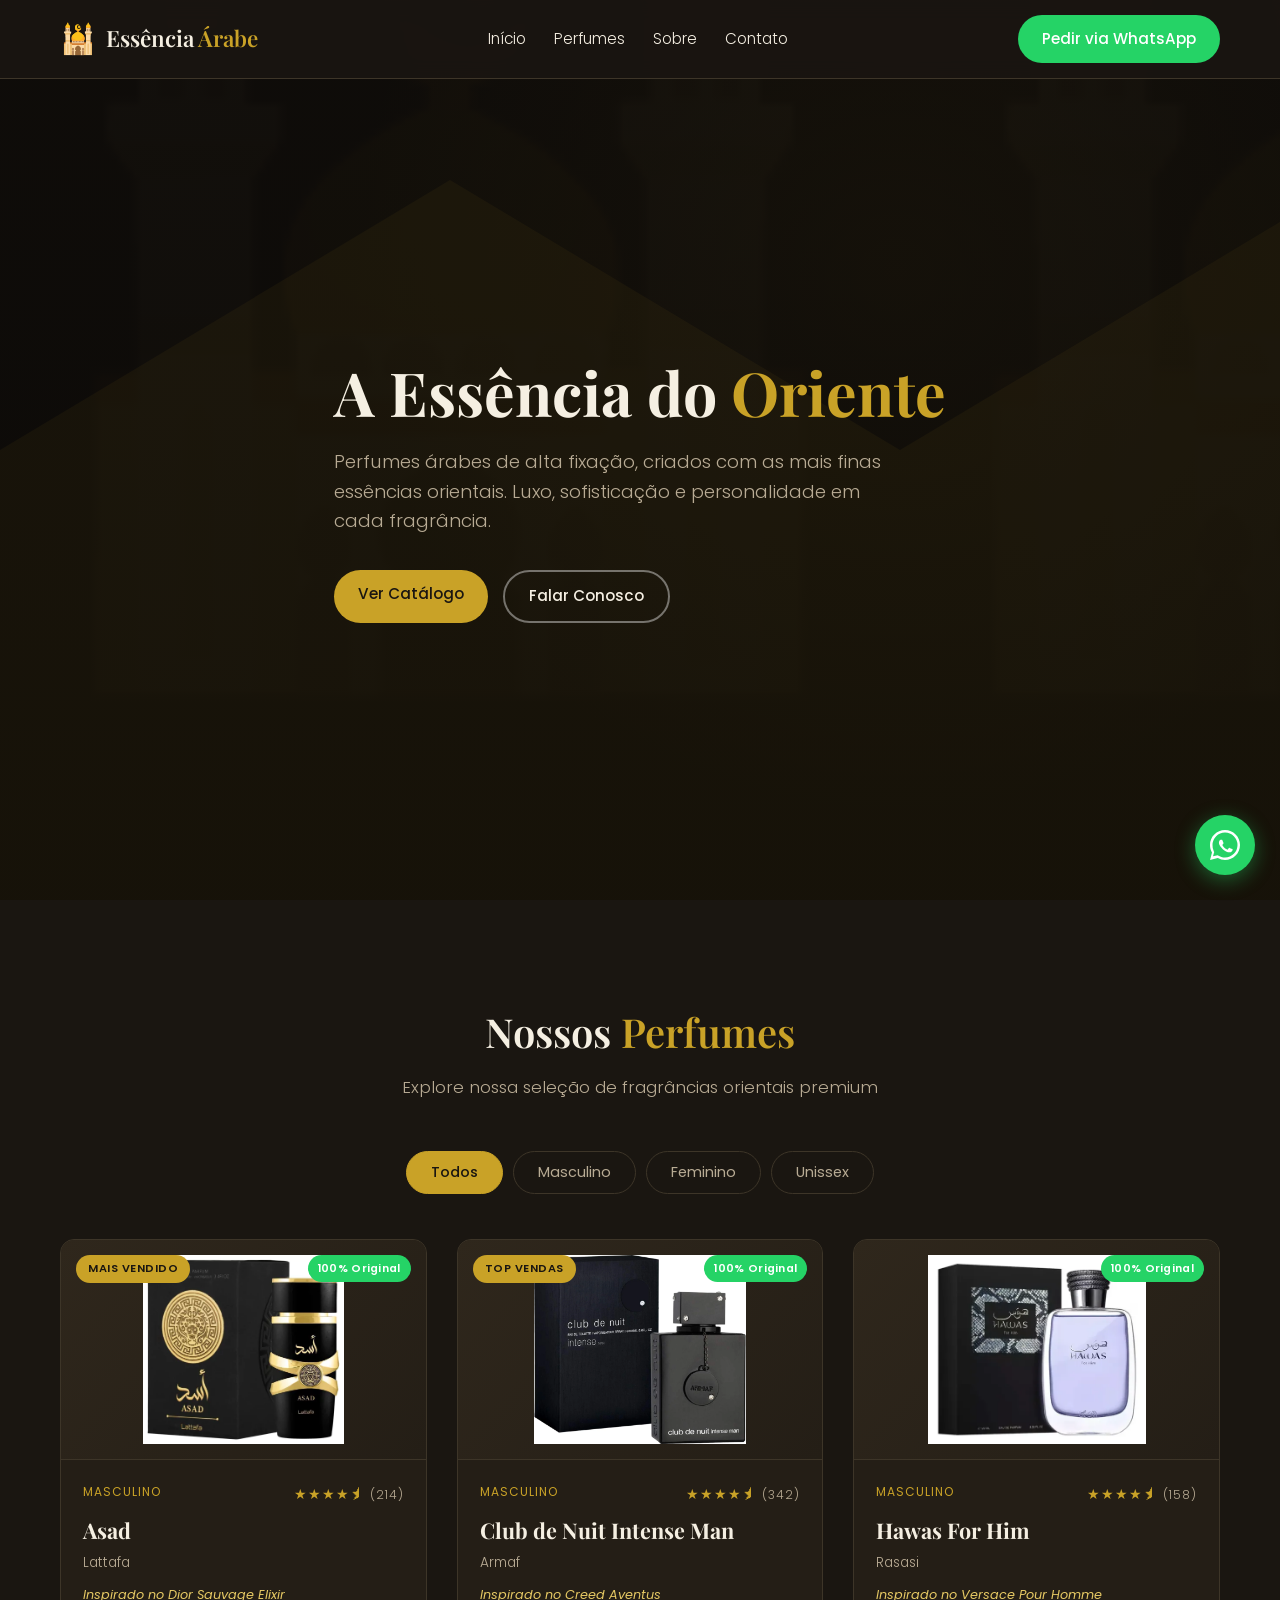
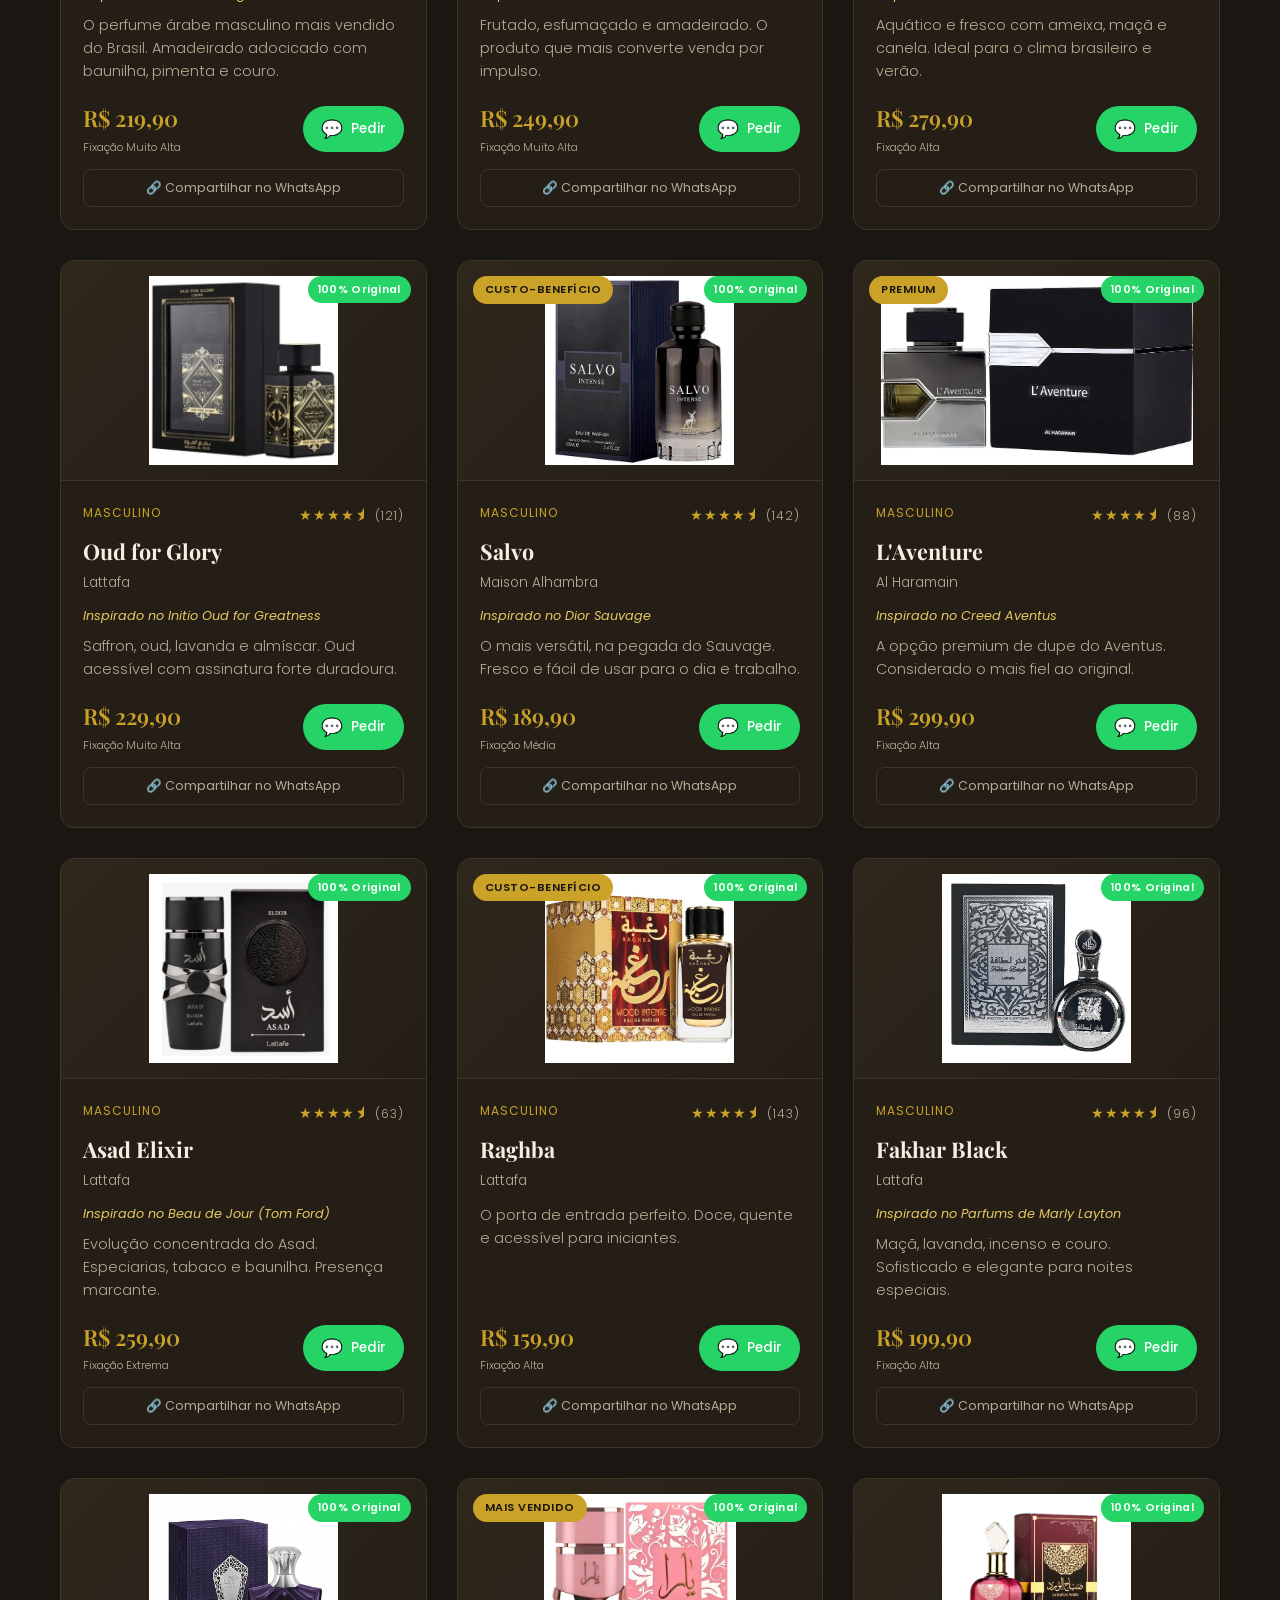
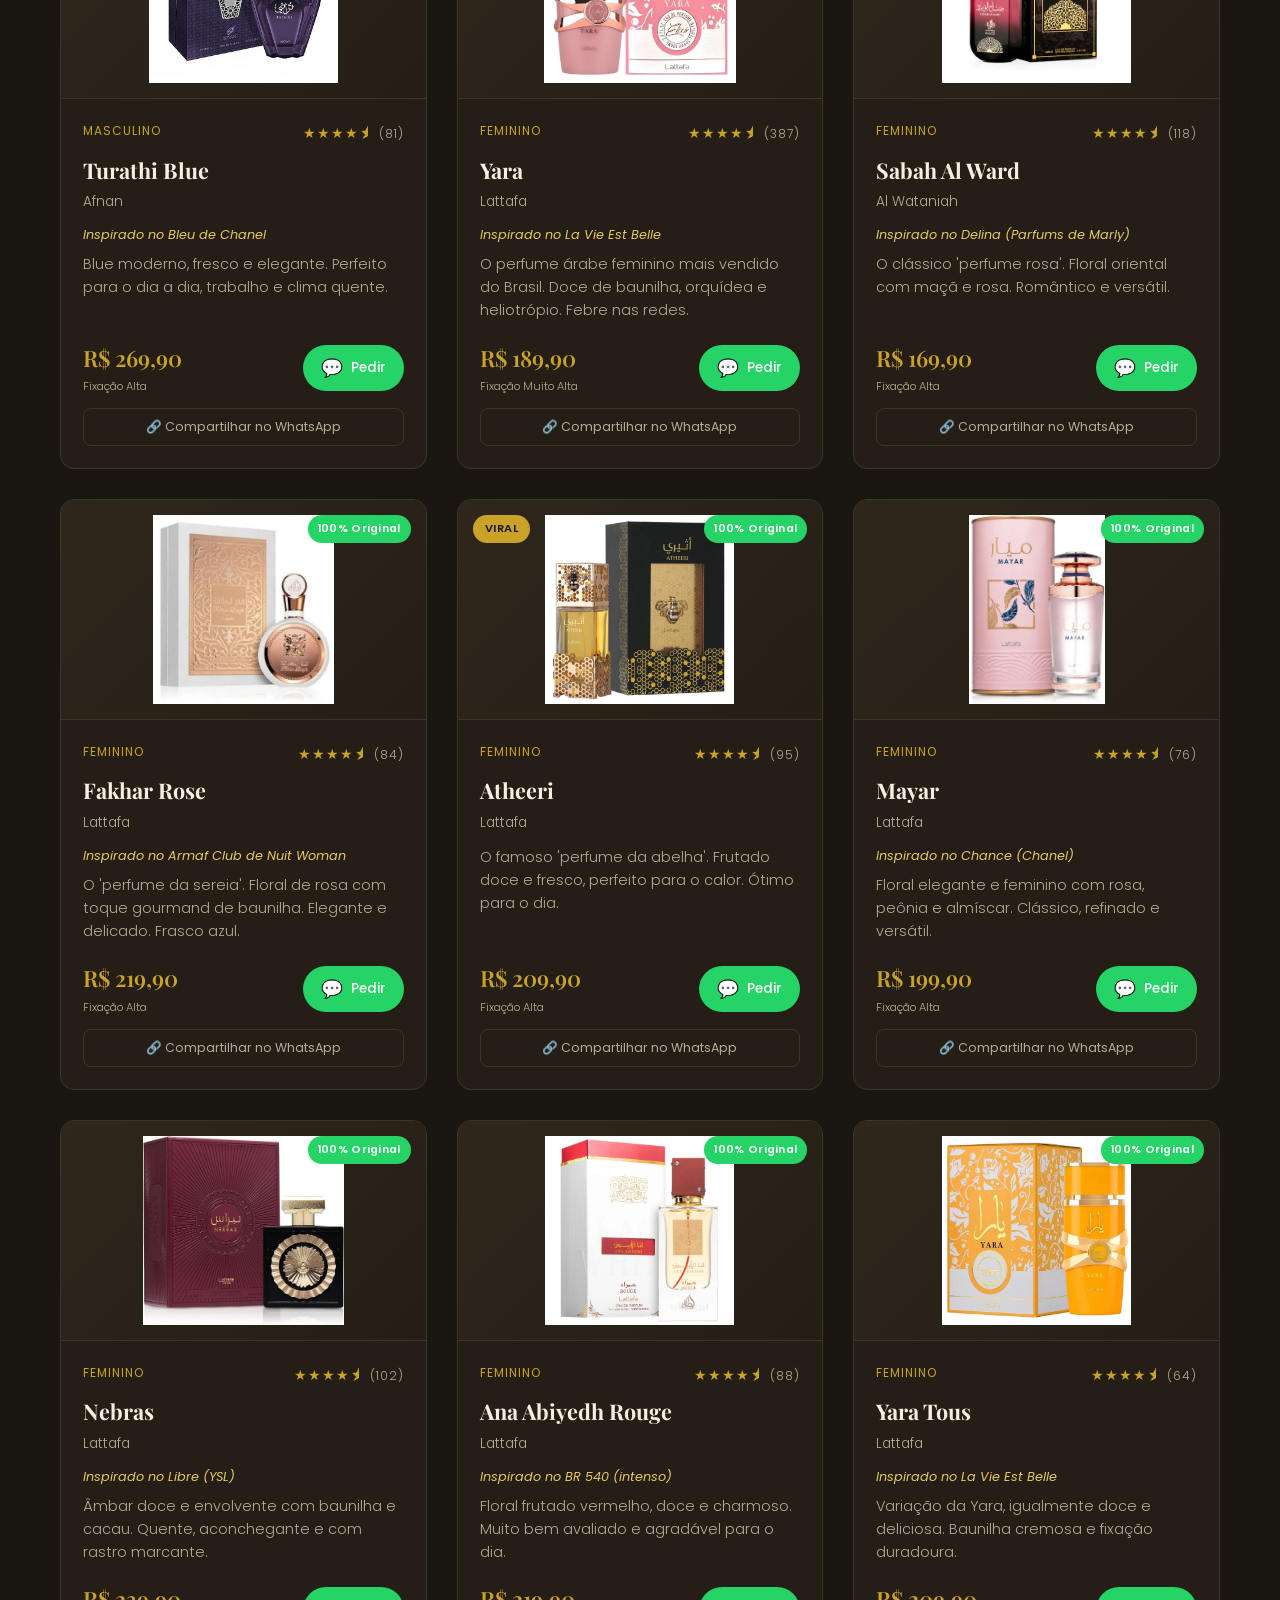
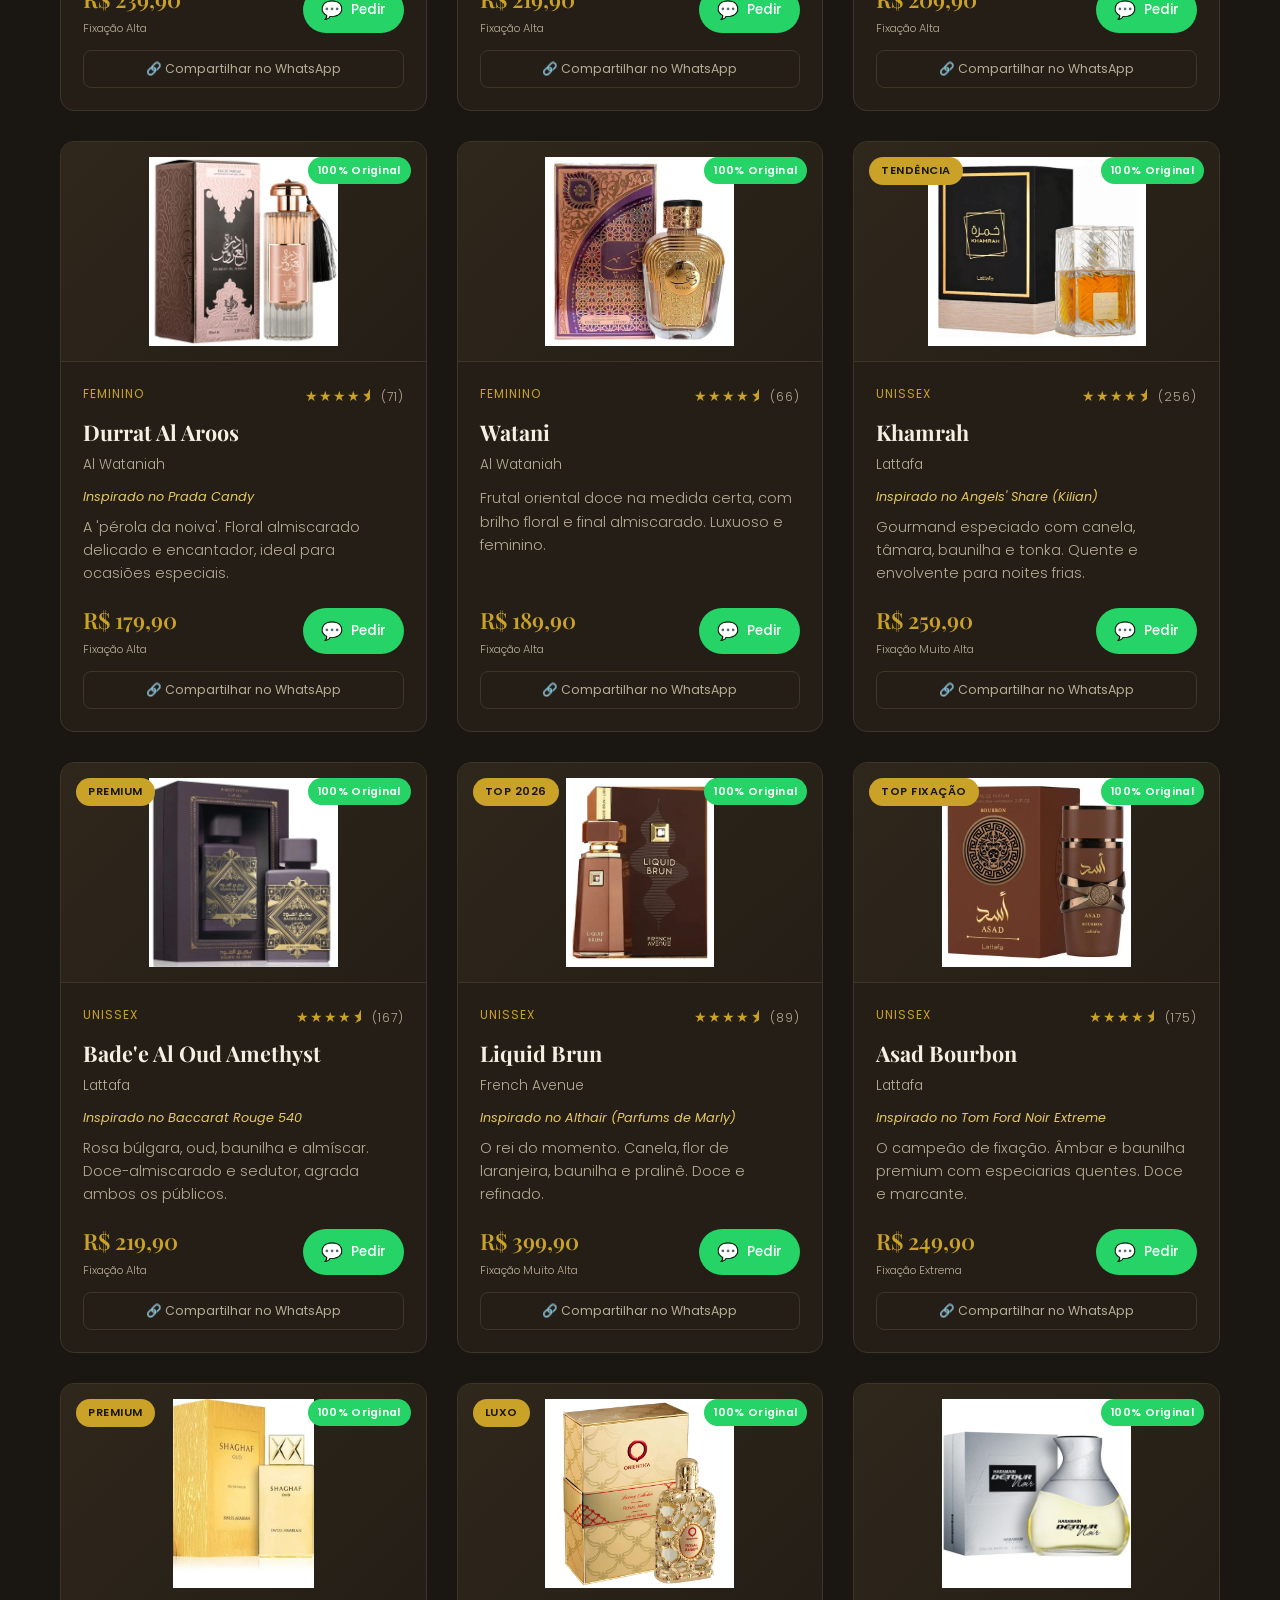
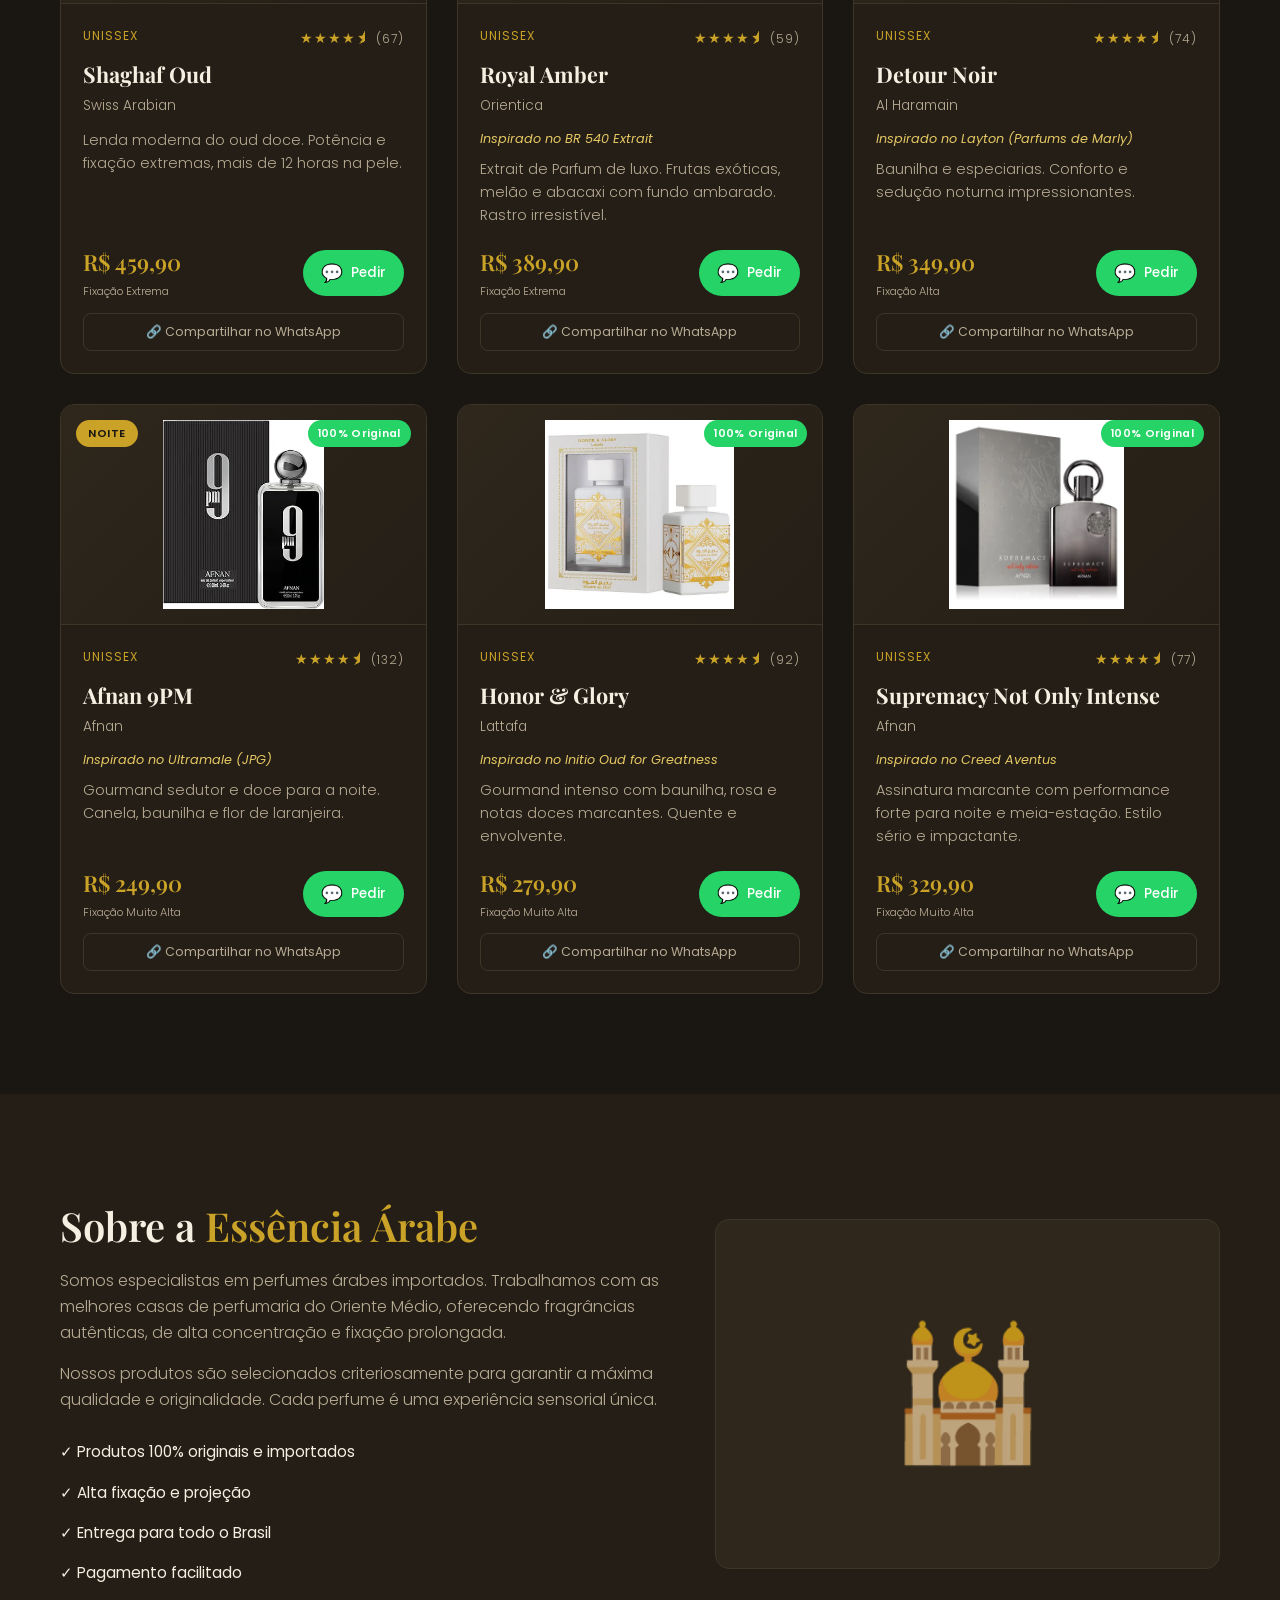
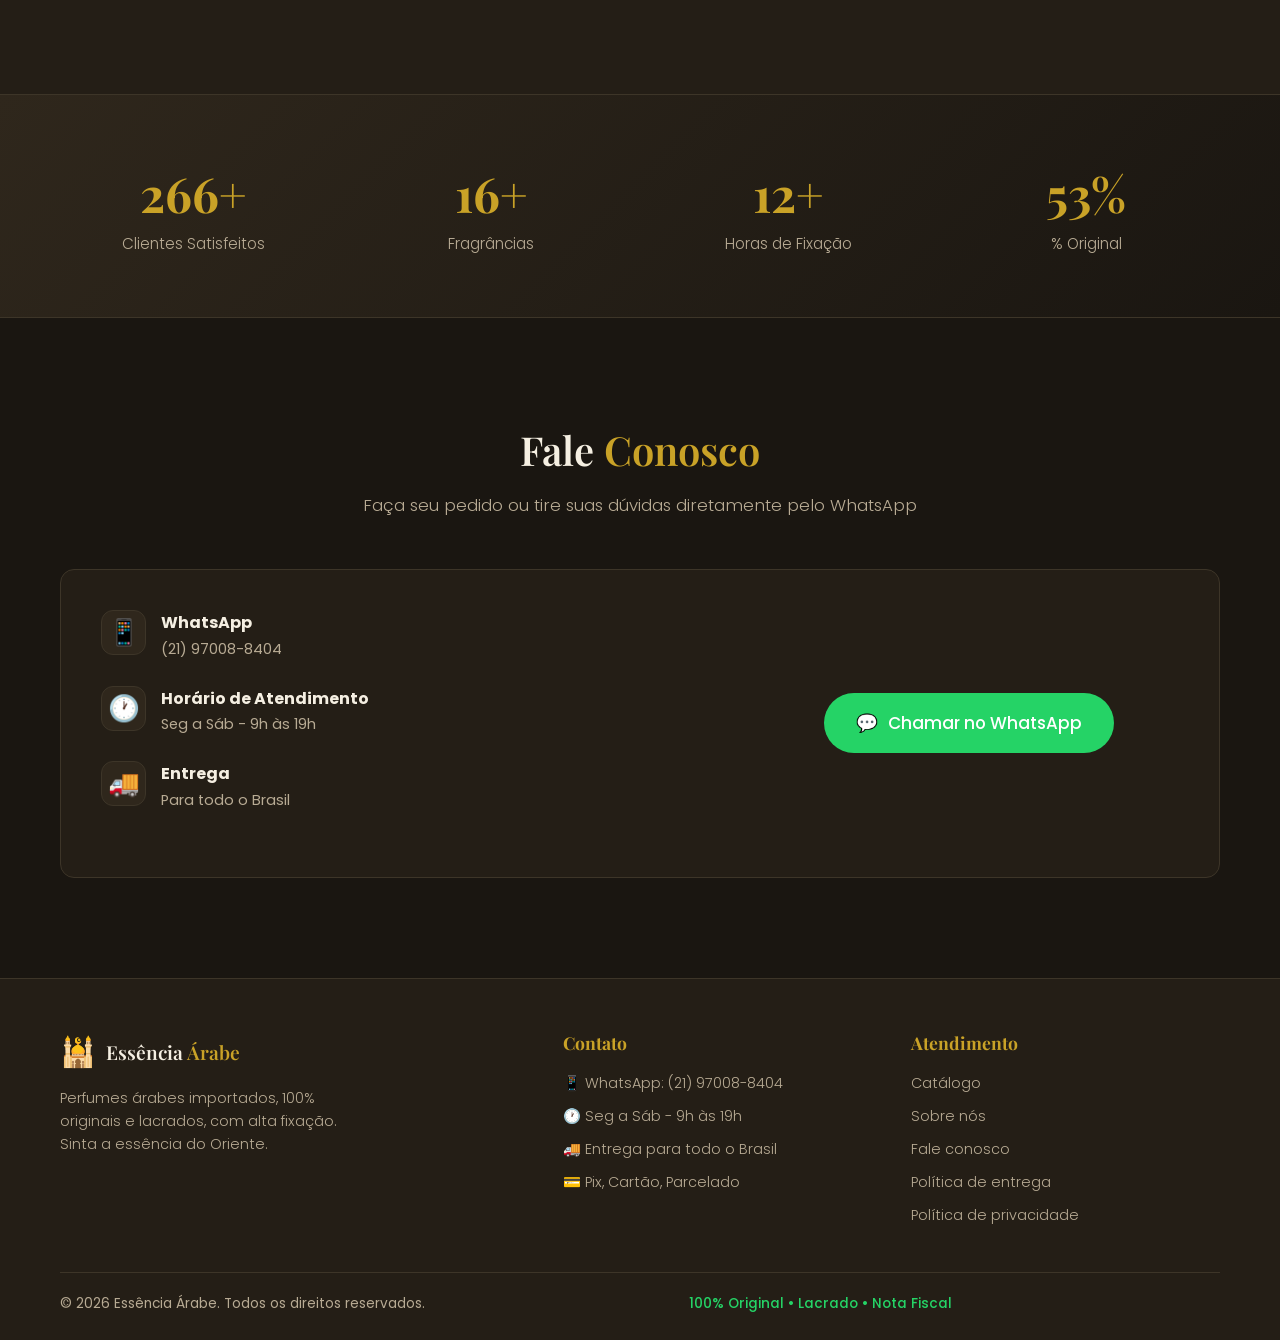
==== commit 6f7307f5: "feat: envia pedidos do WhatsApp para dois numeros (5521970088404 e 55998951868)" ====
--- a/index.html
+++ b/index.html
@@ -159,7 +159,7 @@
                     </div>
                 </div>
                 <div class="contato-action">
-                    <a href="https://wa.me/5521970088404" target="_blank" class="btn btn-whatsapp-large">
+                    <a href="https://wa.me/5521970088404" target="_blank" class="btn btn-whatsapp-large" data-multi-wa>
                         <span class="wa-icon">💬</span> Chamar no WhatsApp
                     </a>
                 </div>
@@ -262,7 +262,7 @@
     </div>
 
     <!-- BOTÃO FLUTUANTE WHATSAPP -->
-    <a href="https://wa.me/5521970088404" target="_blank" class="whatsapp-float" aria-label="WhatsApp">
+    <a href="https://wa.me/5521970088404" target="_blank" class="whatsapp-float" aria-label="WhatsApp" data-multi-wa>
         <svg viewBox="0 0 32 32" class="wa-svg">
             <path d="M16 0C7.163 0 0 7.163 0 16c0 2.823.73 5.573 2.117 8.007L.07 32l8.22-2.148A15.94 15.94 0 0016 32c8.837 0 16-7.163 16-16S24.837 0 16 0zm0 29.333c-2.63 0-5.2-.747-7.4-2.157l-.53-.315-4.87 1.25 1.29-4.73-.347-.55A13.27 13.27 0 012.667 16 13.338 13.338 0 0116 2.667 13.338 13.338 0 0129.333 16 13.338 13.338 0 0116 29.333z"/>
             <path d="M23.443 20.313c-.36-.18-2.13-1.05-2.46-1.17-.33-.12-.57-.18-.813.18-.243.363-.94 1.17-1.153 1.41-.213.24-.426.27-.786.09-.36-.18-1.52-.56-2.897-1.787-1.07-1.06-1.793-2.37-2.003-2.77-.21-.4-.023-.617.158-.816.162-.16.36-.42.542-.63.18-.21.24-.36.36-.6.12-.24.06-.45-.03-.63-.09-.18-.813-1.96-1.113-2.683-.293-.703-.59-.608-.813-.62l-.69-.013c-.24 0-.63.09-.96.45-.33.36-1.26 1.23-1.26 3 0 1.77 1.287 3.48 1.467 3.72.18.24 2.533 3.867 6.137 5.423.857.37 1.526.592 2.048.758.86.274 1.643.235 2.262.142.69-.103 2.13-.87 2.43-1.71.3-.84.3-1.56.21-1.71-.09-.15-.33-.24-.69-.42z"/>
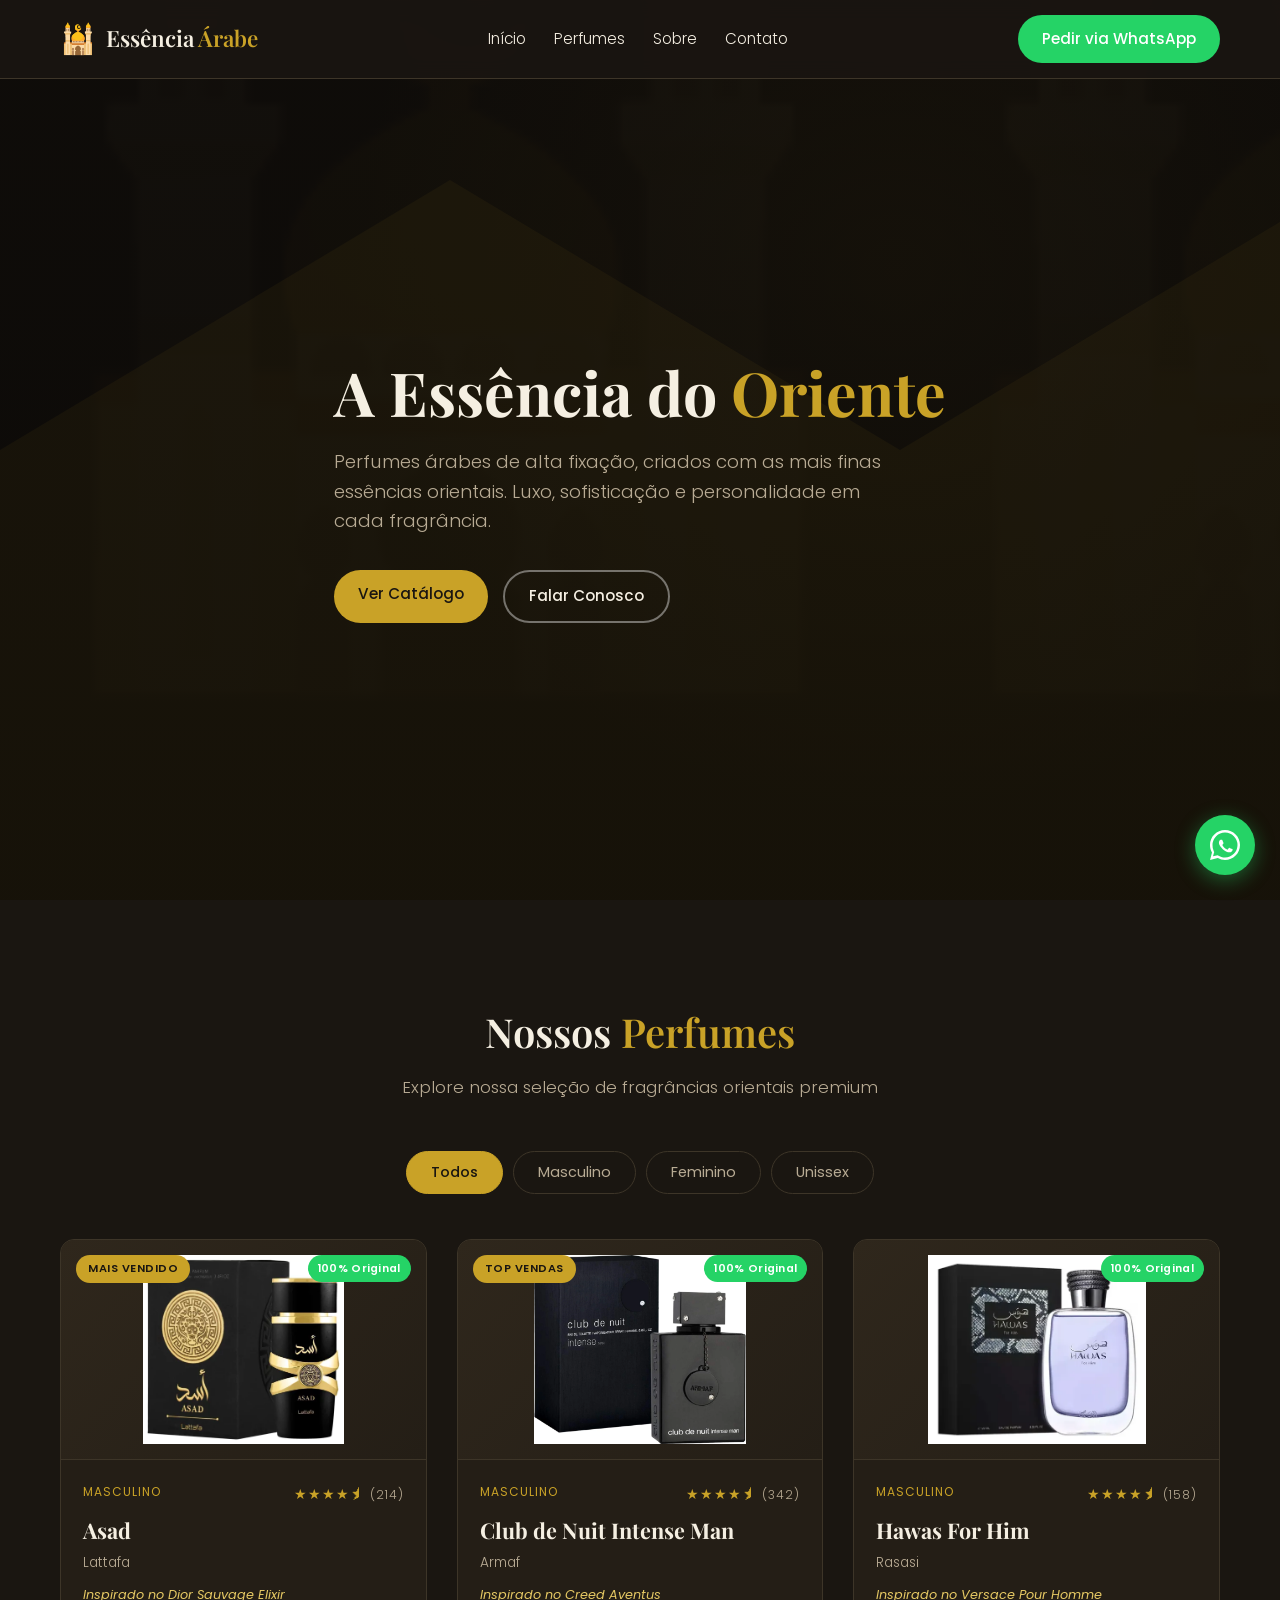
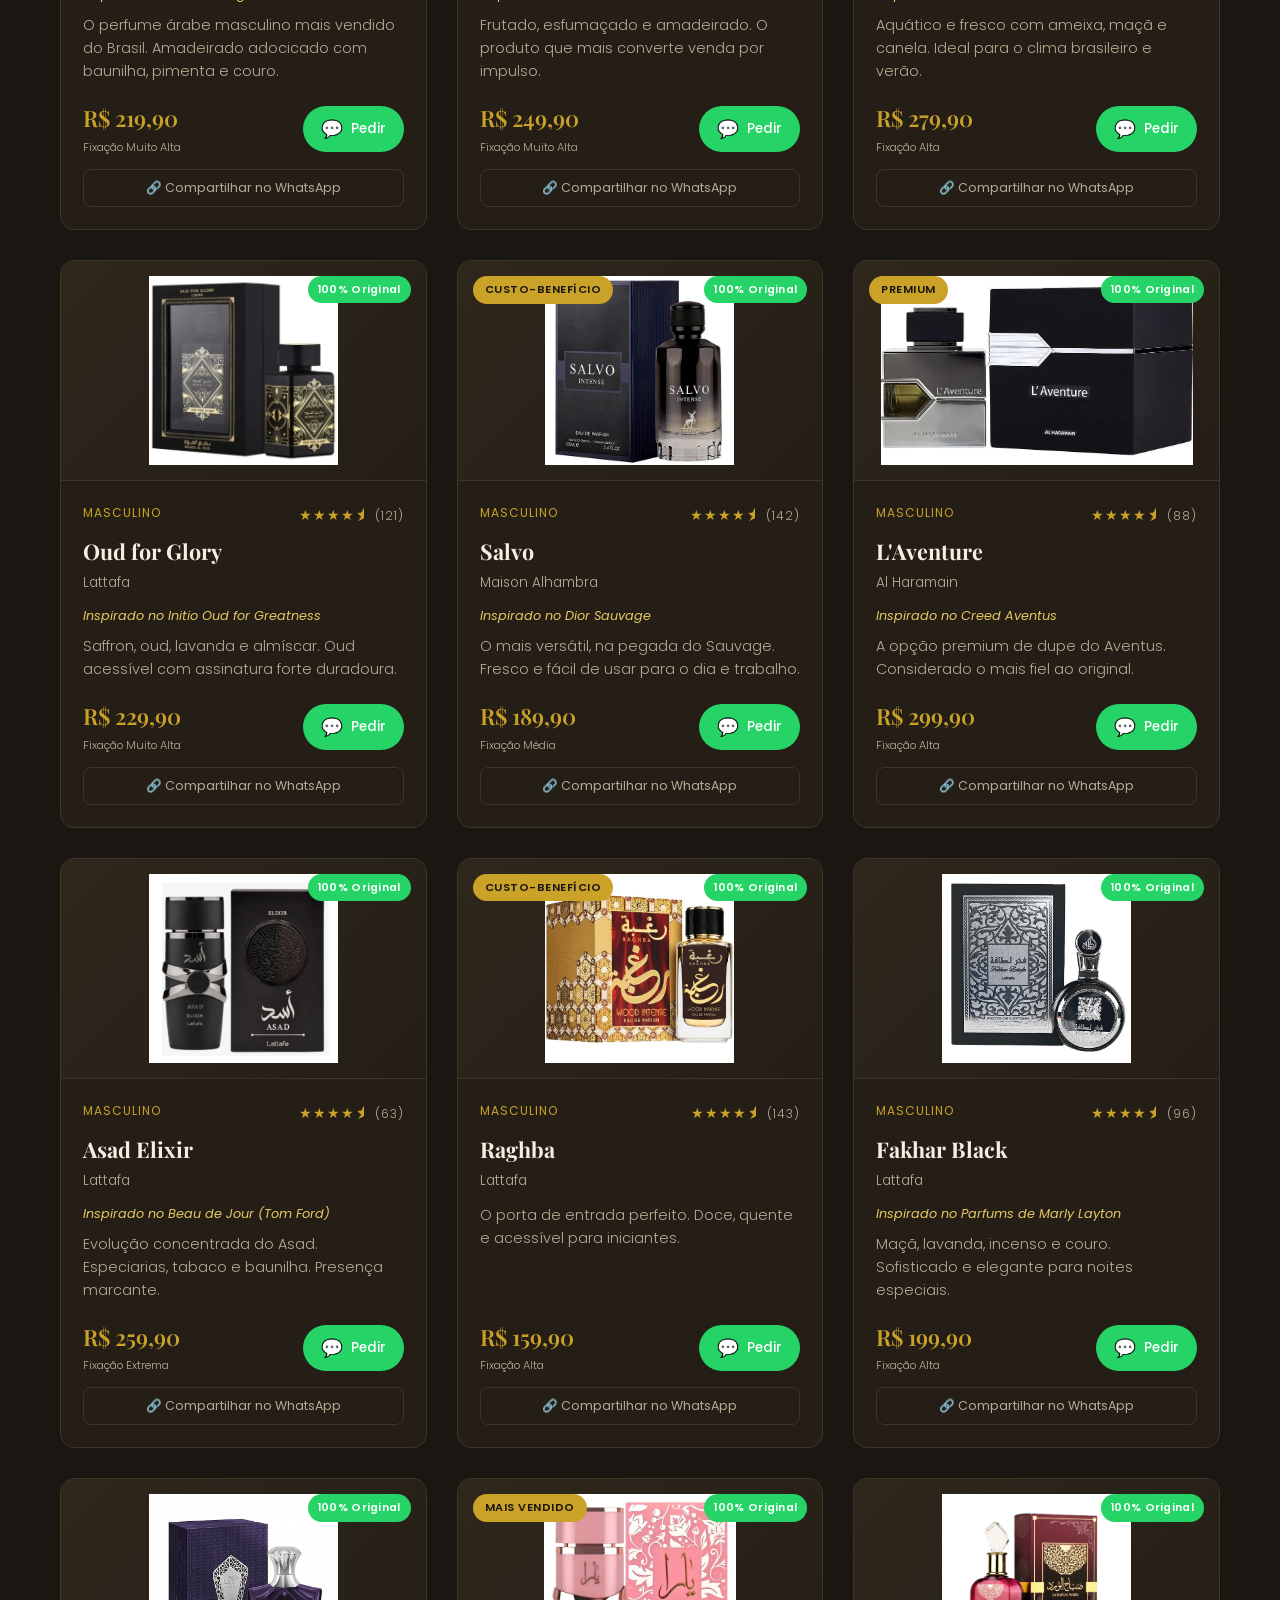
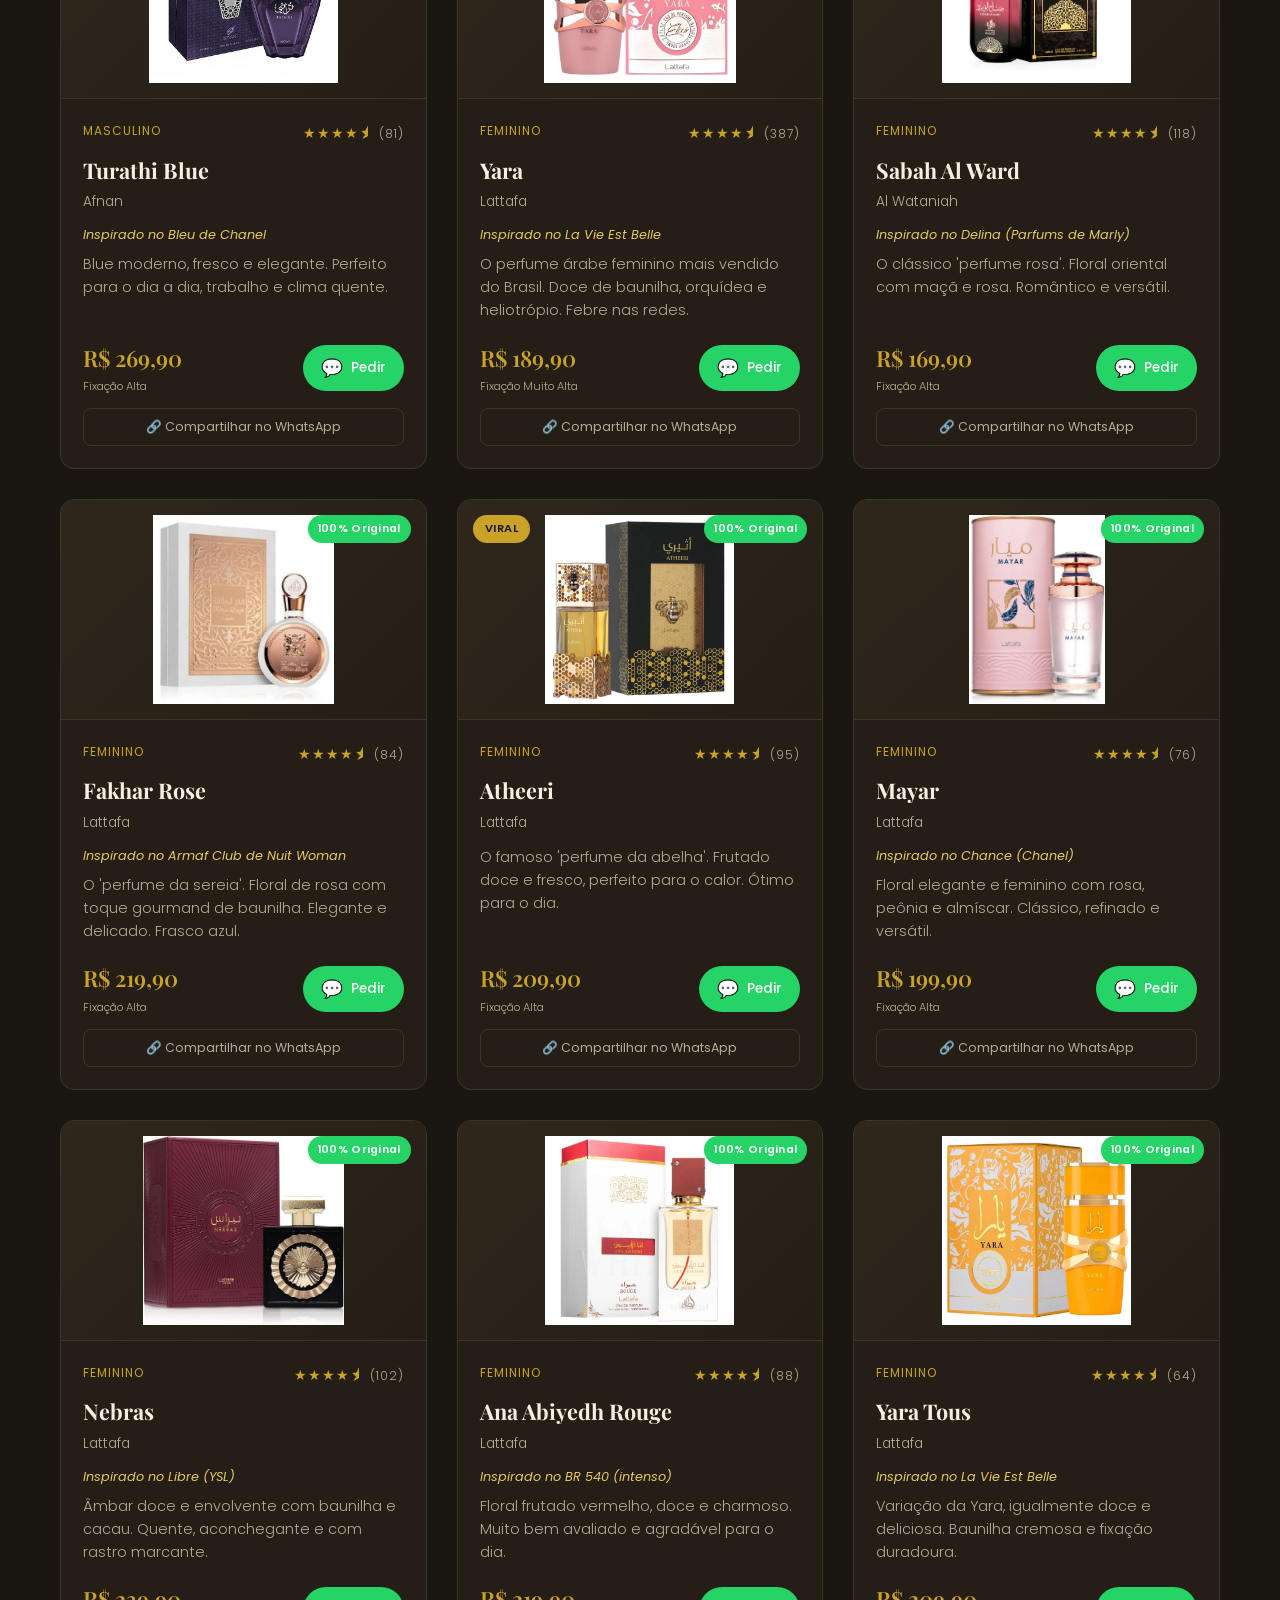
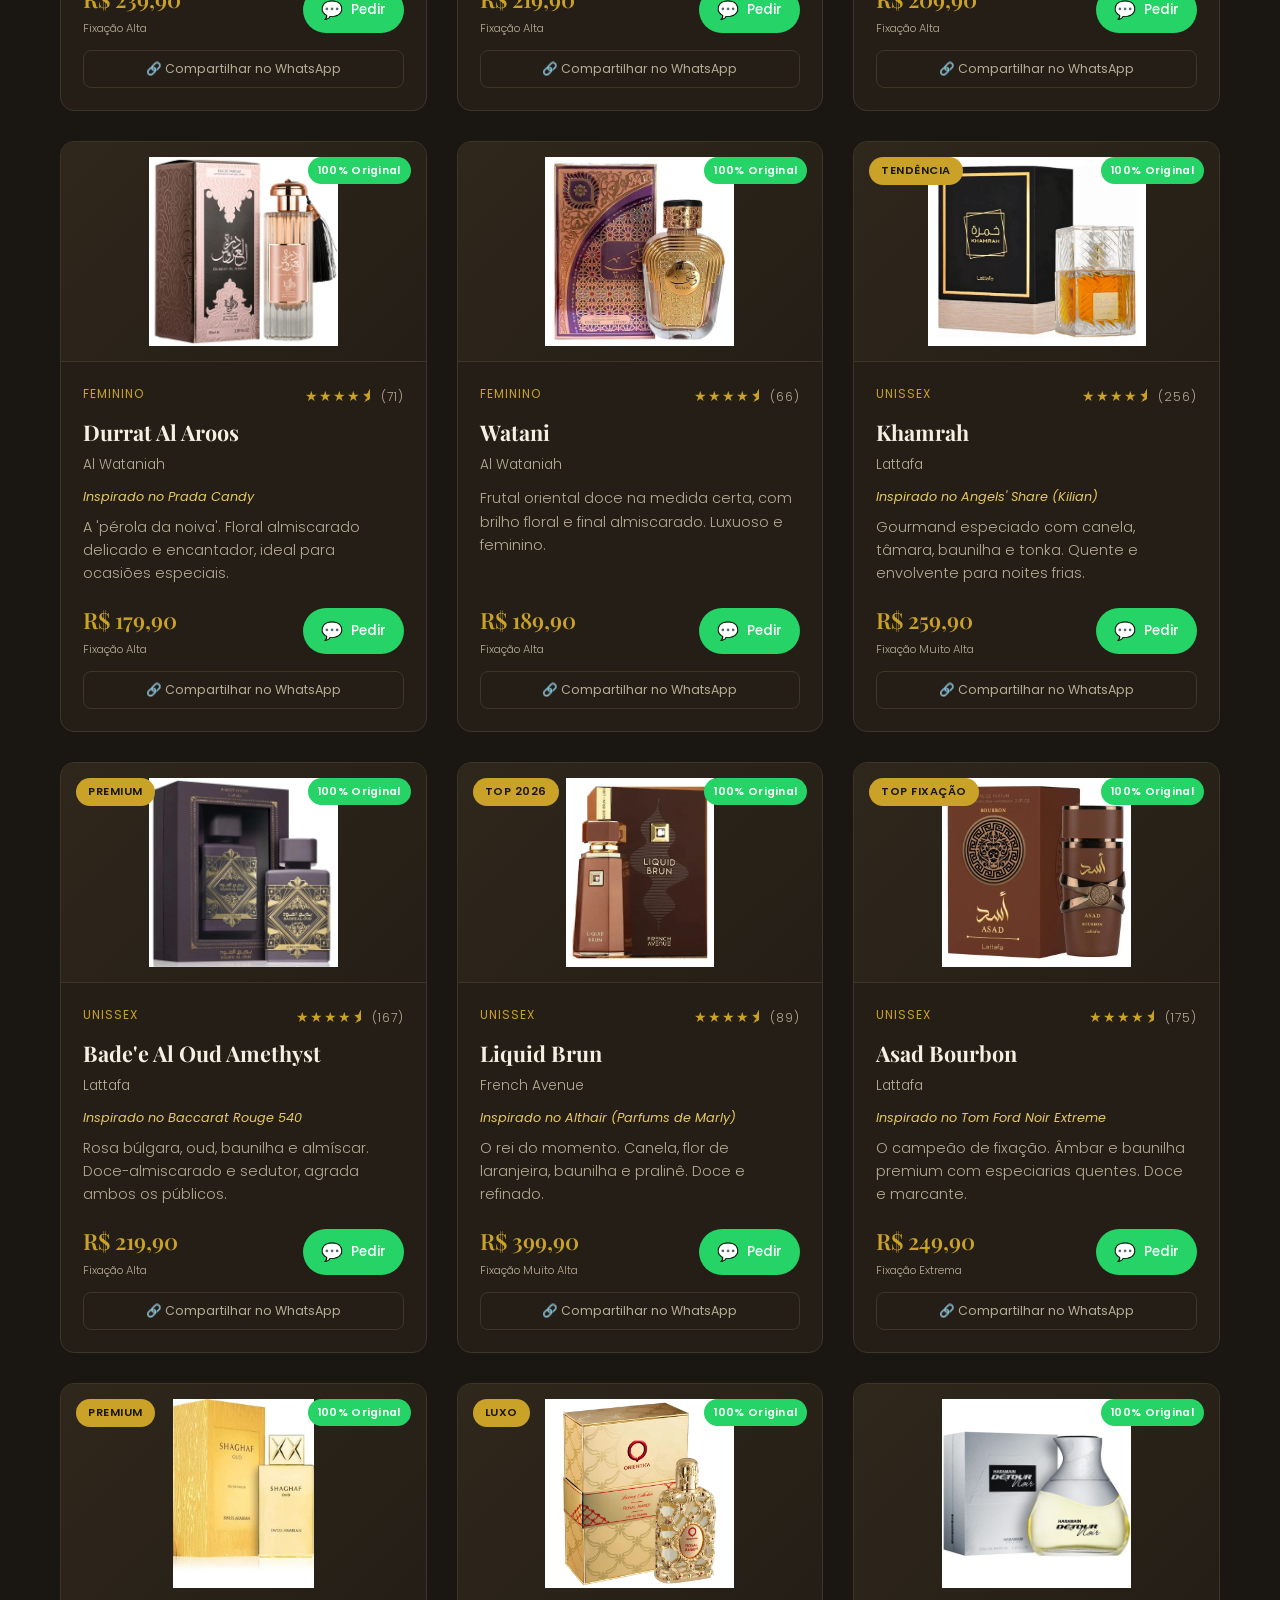
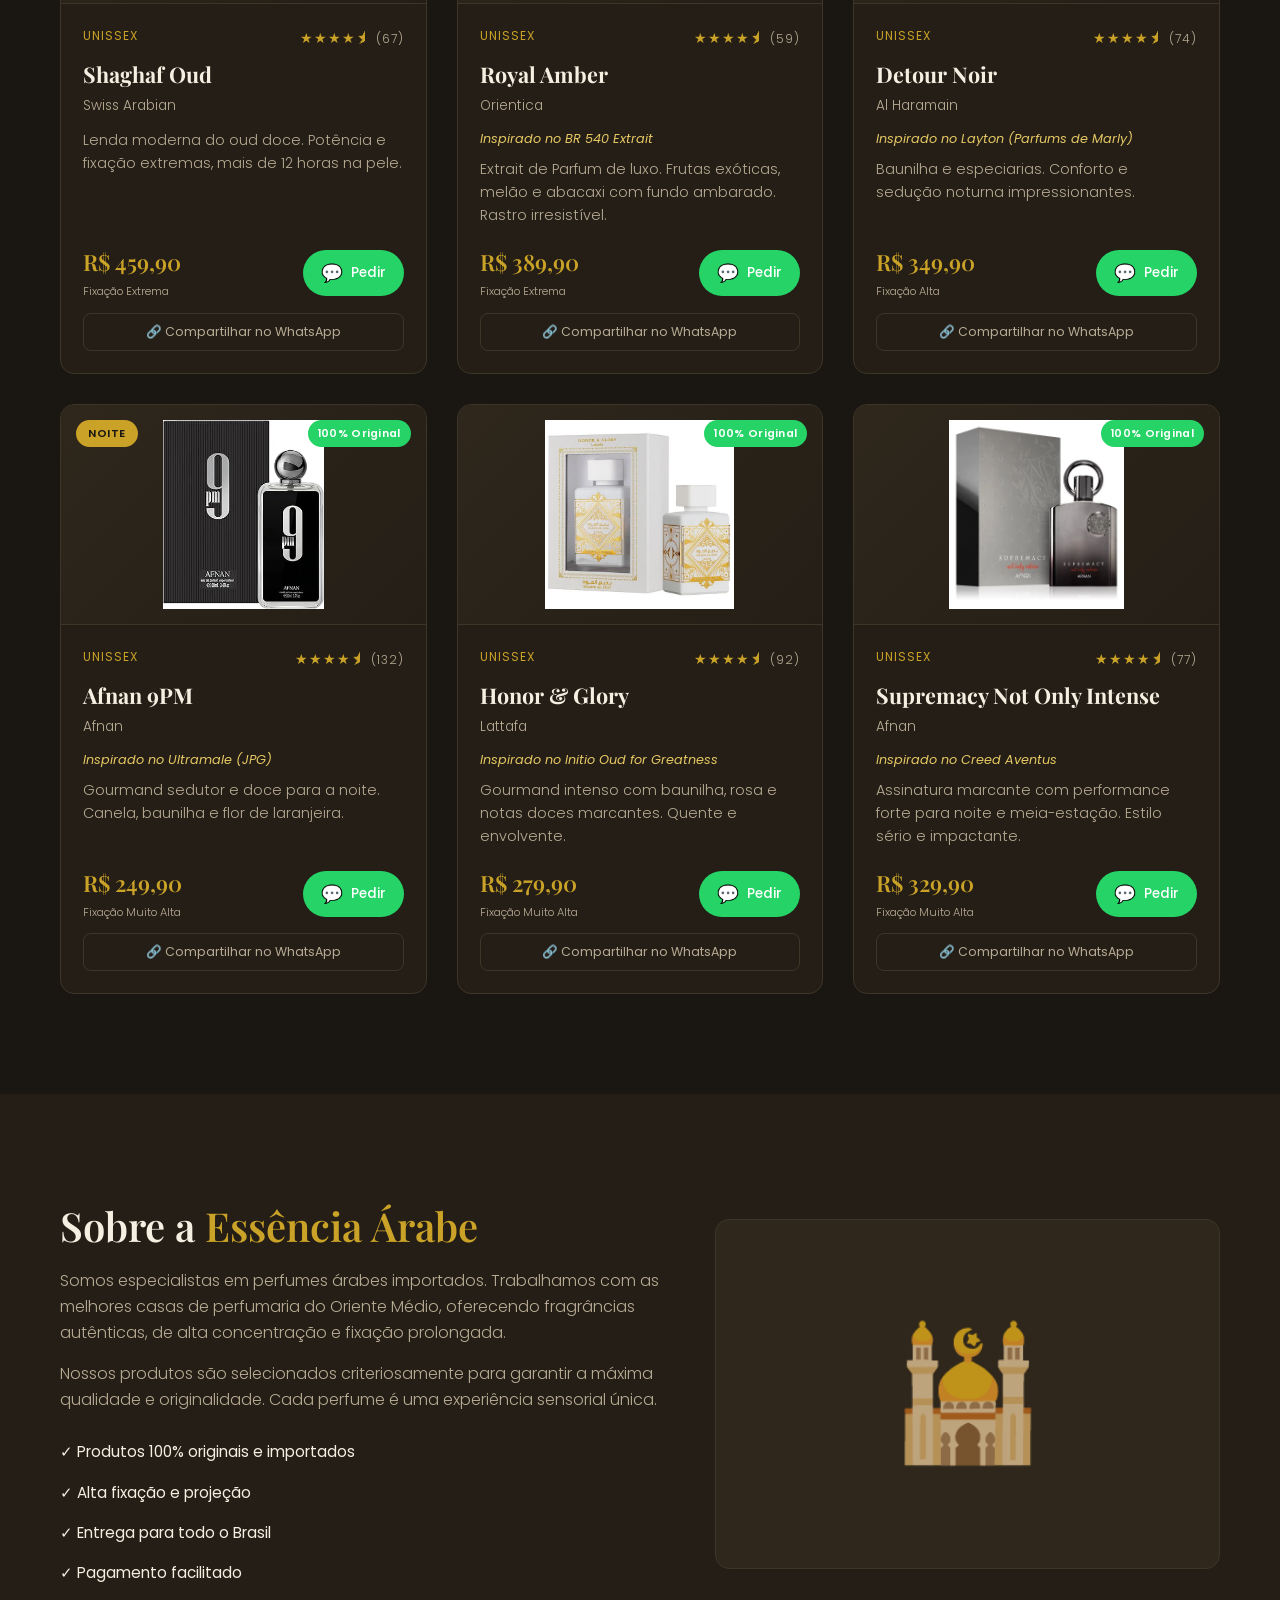
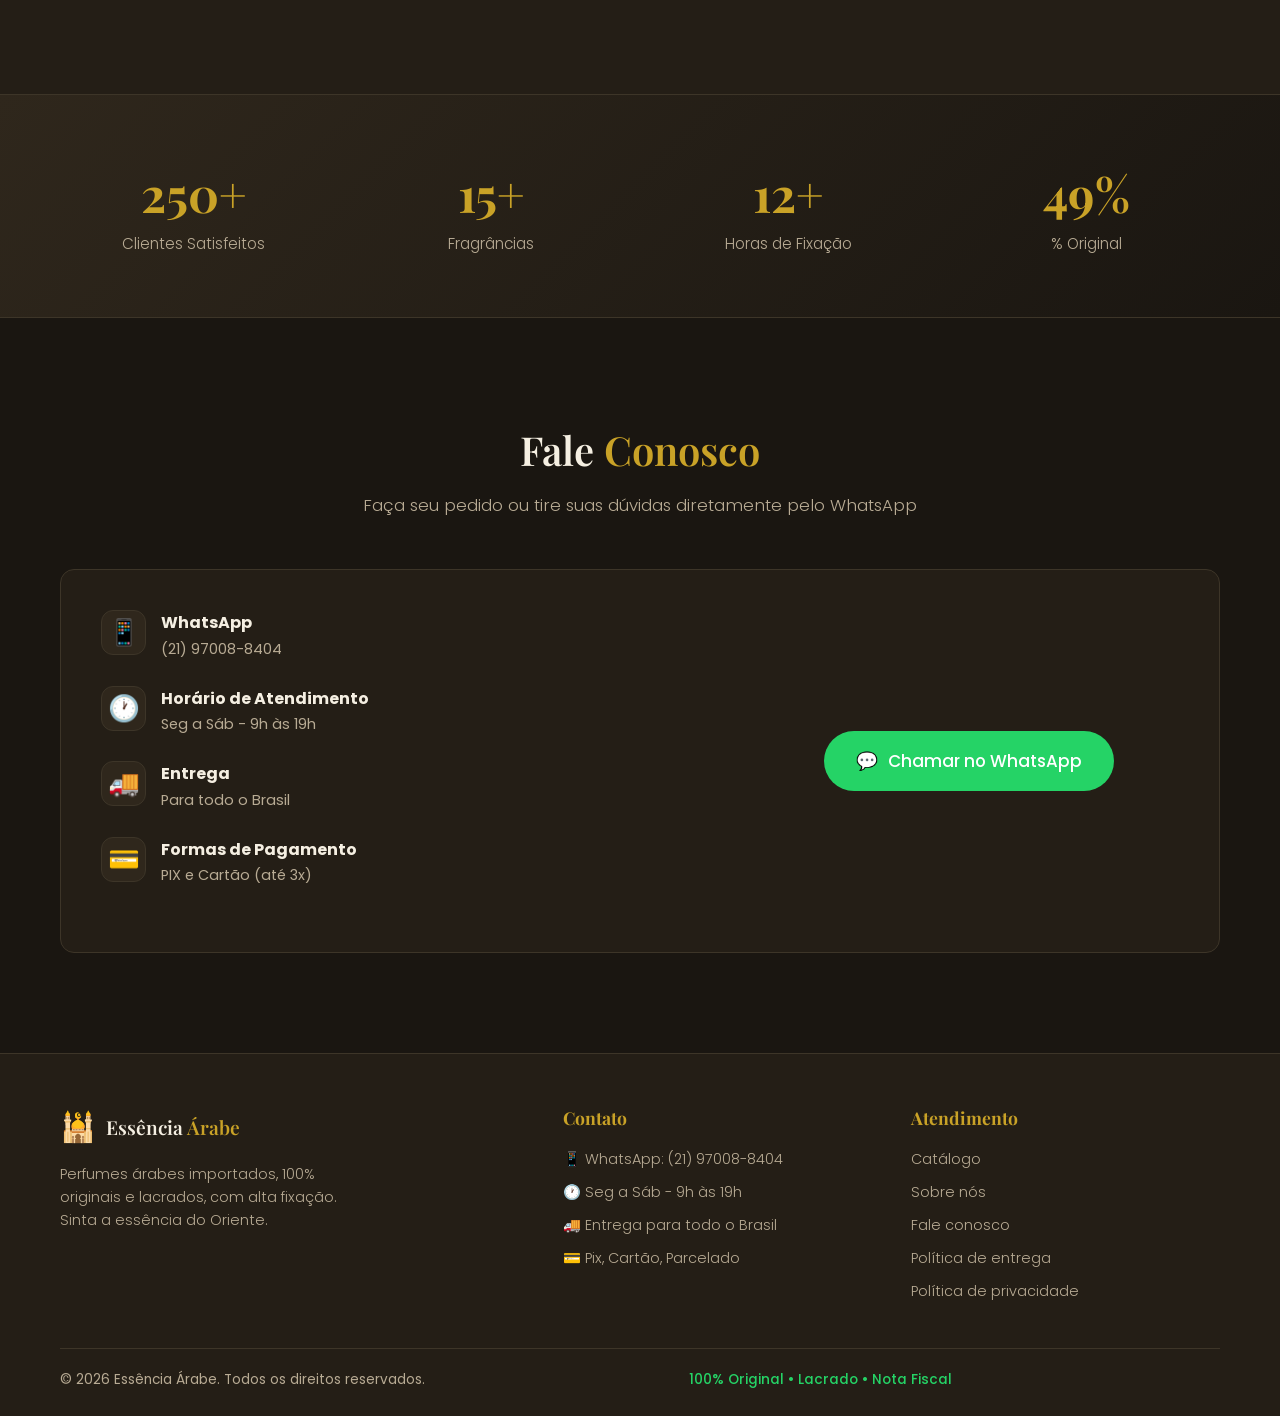
==== commit bb8f3e4f: "feat: cliente seleciona forma de pagamento (PIX/Cartao) no pedido, incluida na mensagem do WhatsApp;" ====
--- a/index.html
+++ b/index.html
@@ -157,6 +157,13 @@
                             <p>Para todo o Brasil</p>
                         </div>
                     </div>
+                    <div class="contact-item">
+                        <span class="contact-icon">💳</span>
+                        <div>
+                            <strong>Formas de Pagamento</strong>
+                            <p>PIX e Cartão (até 3x)</p>
+                        </div>
+                    </div>
                 </div>
                 <div class="contato-action">
                     <a href="https://wa.me/5521970088404" target="_blank" class="btn btn-whatsapp-large" data-multi-wa>
@@ -239,11 +246,27 @@
                     <label for="observacoes">Observações (opcional)</label>
                     <textarea id="observacoes" name="observacoes" rows="3" placeholder="Ex: presente para aniversário, tamanho, etc."></textarea>
                 </div>
-                <div class="payment-methods">
-                    <span class="payment-badge pix">PIX</span>
-                    <span class="payment-badge">Cartão</span>
-                    <span class="payment-badge">Parcelado</span>
-                    <span class="payment-badge vazio">Até 3x sem juros</span>
+                <div class="form-group">
+                    <label>Forma de Pagamento *</label>
+                    <div class="payment-options" id="payment-options">
+                        <label class="payment-option">
+                            <input type="radio" name="pagamento" value="Pix" required>
+                            <span class="payment-option-box">
+                                <span class="payment-option-icon">⚡</span>
+                                <span class="payment-option-label">PIX</span>
+                                <span class="payment-option-desc">aprovação imediata</span>
+                            </span>
+                        </label>
+                        <label class="payment-option">
+                            <input type="radio" name="pagamento" value="Cartão">
+                            <span class="payment-option-box">
+                                <span class="payment-option-icon">💳</span>
+                                <span class="payment-option-label">Cartão</span>
+                                <span class="payment-option-desc">até 3x sem juros</span>
+                            </span>
+                        </label>
+                    </div>
+                    <p class="payment-error" id="payment-error"></p>
                 </div>
                 <button type="submit" class="btn btn-whatsapp-modal">
                     <span class="wa-icon">💬</span> Enviar Pedido no WhatsApp
--- a/css/style.css
+++ b/css/style.css
@@ -1003,6 +1003,74 @@
     font-size: 0.7rem;
 }
 
+/* ===== Seleção de pagamento (radio, sem pagamento online) ===== */
+.payment-options {
+    display: flex;
+    flex-wrap: wrap;
+    gap: 10px;
+    margin-top: 6px;
+}
+
+.payment-option {
+    flex: 1;
+    min-width: 140px;
+    cursor: pointer;
+}
+
+.payment-option input[type="radio"] {
+    position: absolute;
+    opacity: 0;
+    width: 0;
+    height: 0;
+}
+
+.payment-option-box {
+    display: flex;
+    flex-direction: column;
+    align-items: center;
+    gap: 2px;
+    padding: 14px 12px;
+    background: var(--dark-3);
+    border: 2px solid var(--border);
+    border-radius: 12px;
+    text-align: center;
+    transition: all 0.2s;
+}
+
+.payment-option-icon {
+    font-size: 1.6rem;
+    line-height: 1;
+}
+
+.payment-option-label {
+    font-weight: 600;
+    color: var(--text);
+    font-size: 0.95rem;
+}
+
+.payment-option-desc {
+    font-size: 0.7rem;
+    color: var(--text-soft);
+}
+
+.payment-option input[type="radio"]:checked + .payment-option-box {
+    border-color: var(--gold);
+    background: rgba(212, 175, 55, 0.12);
+    box-shadow: 0 0 0 1px var(--gold);
+}
+
+.payment-option input[type="radio"]:checked + .payment-option-box .payment-option-label {
+    color: var(--gold);
+}
+
+.payment-error {
+    color: #ff6b6b;
+    font-size: 0.8rem;
+    margin-top: 6px;
+    min-height: 0;
+}
+
+
 /* Modal de política */
 .modal-policy {
     max-width: 520px;
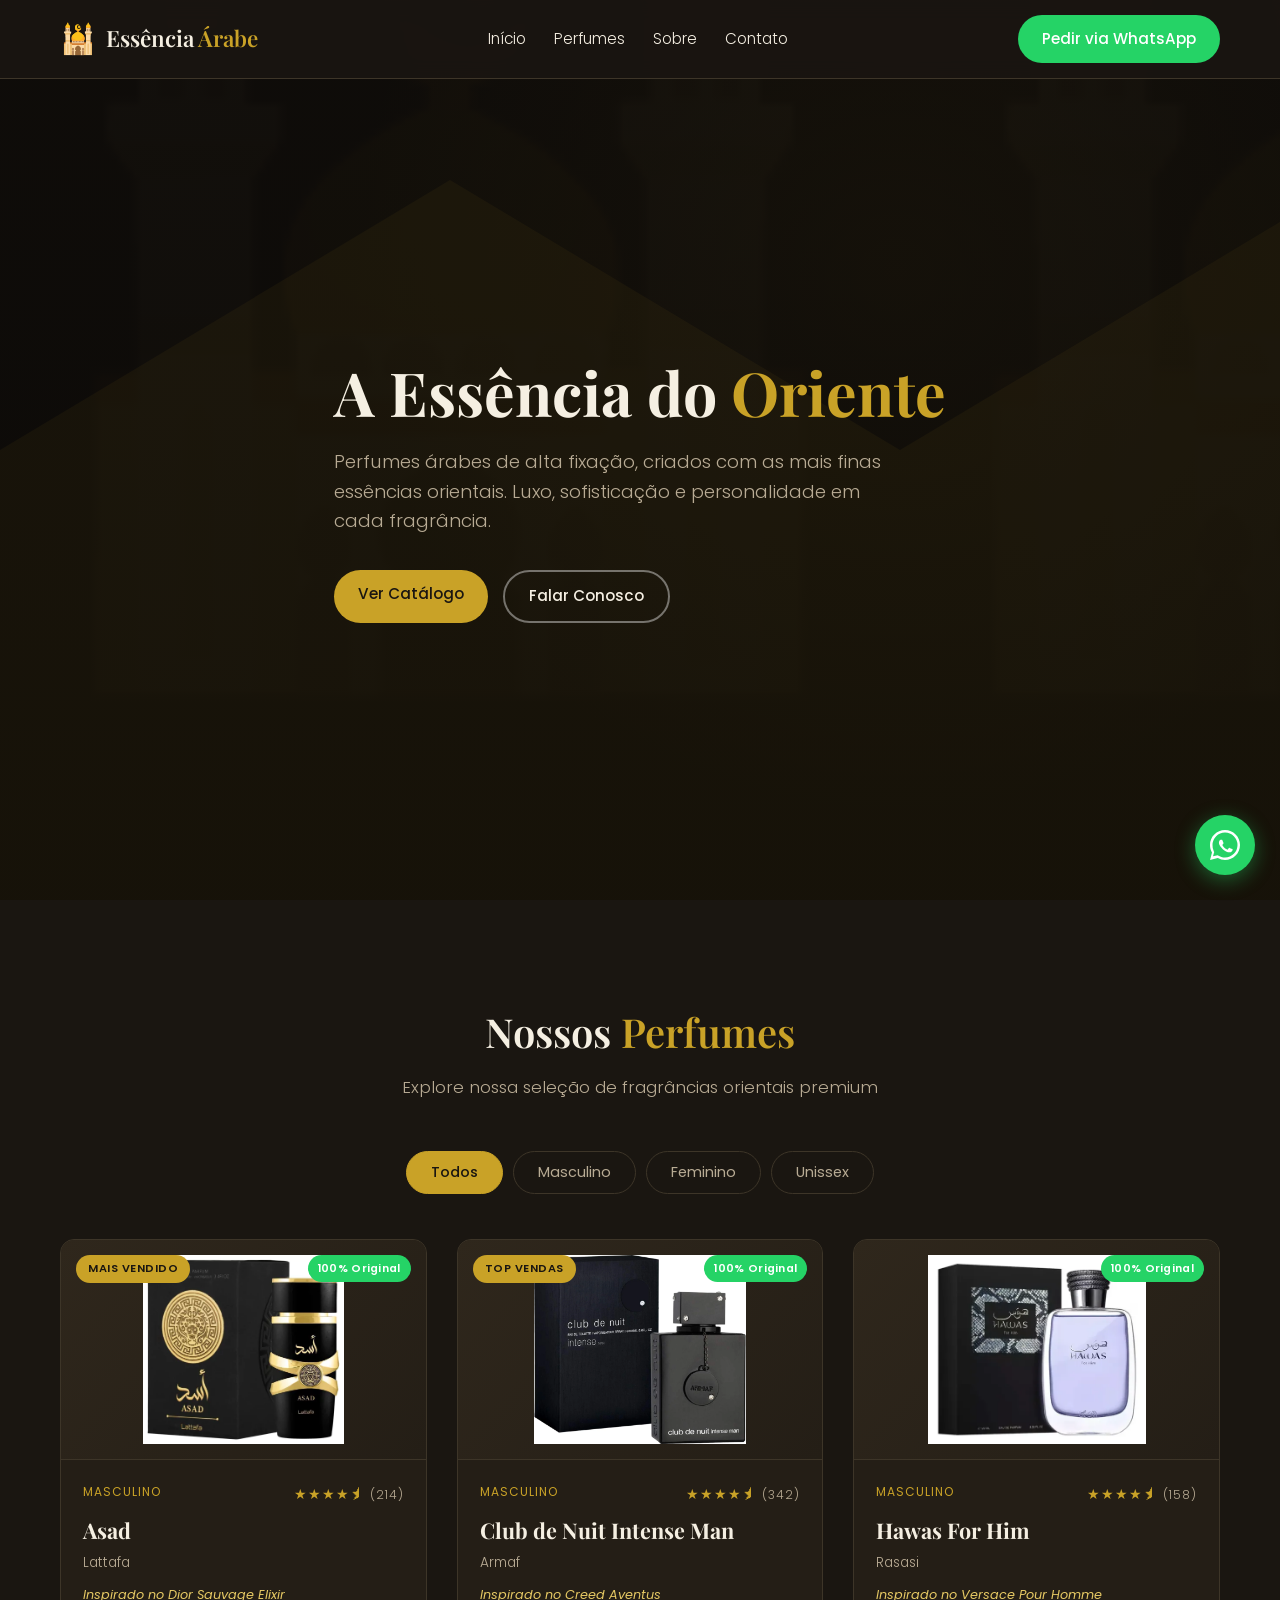
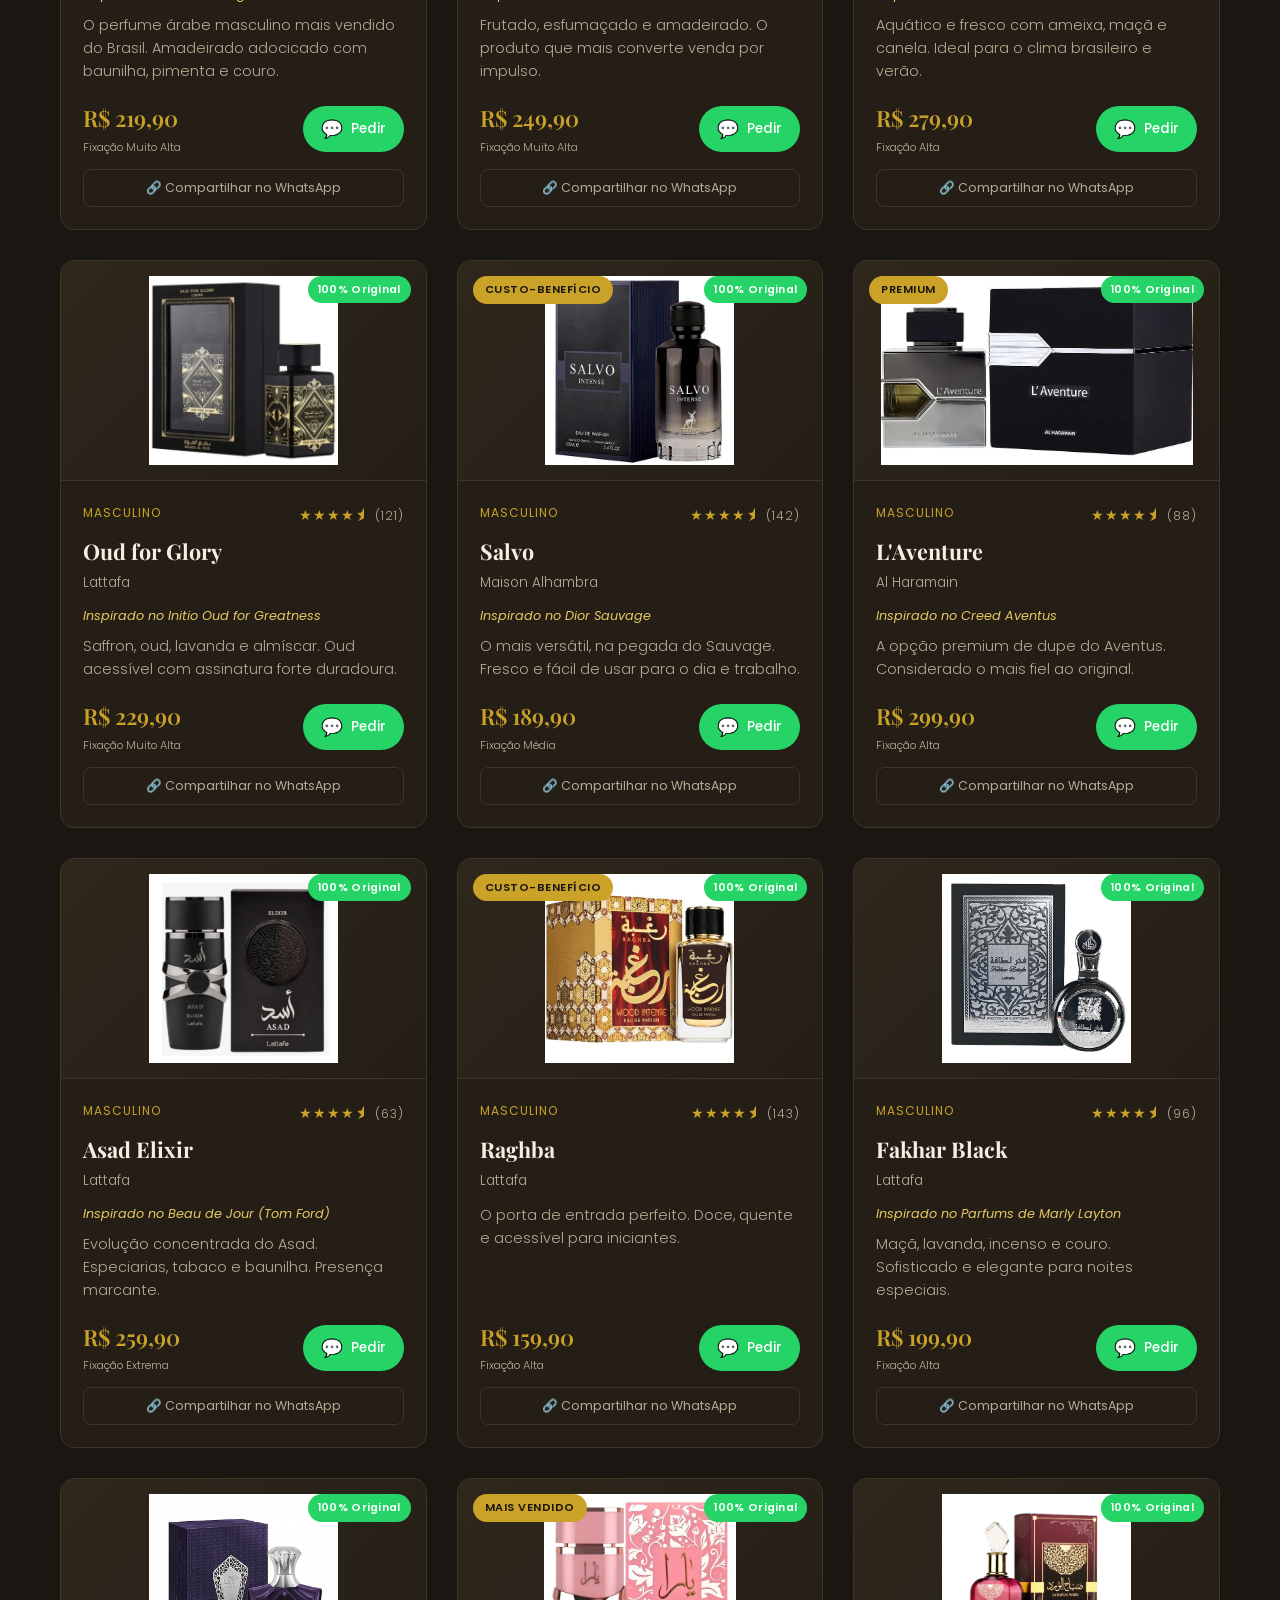
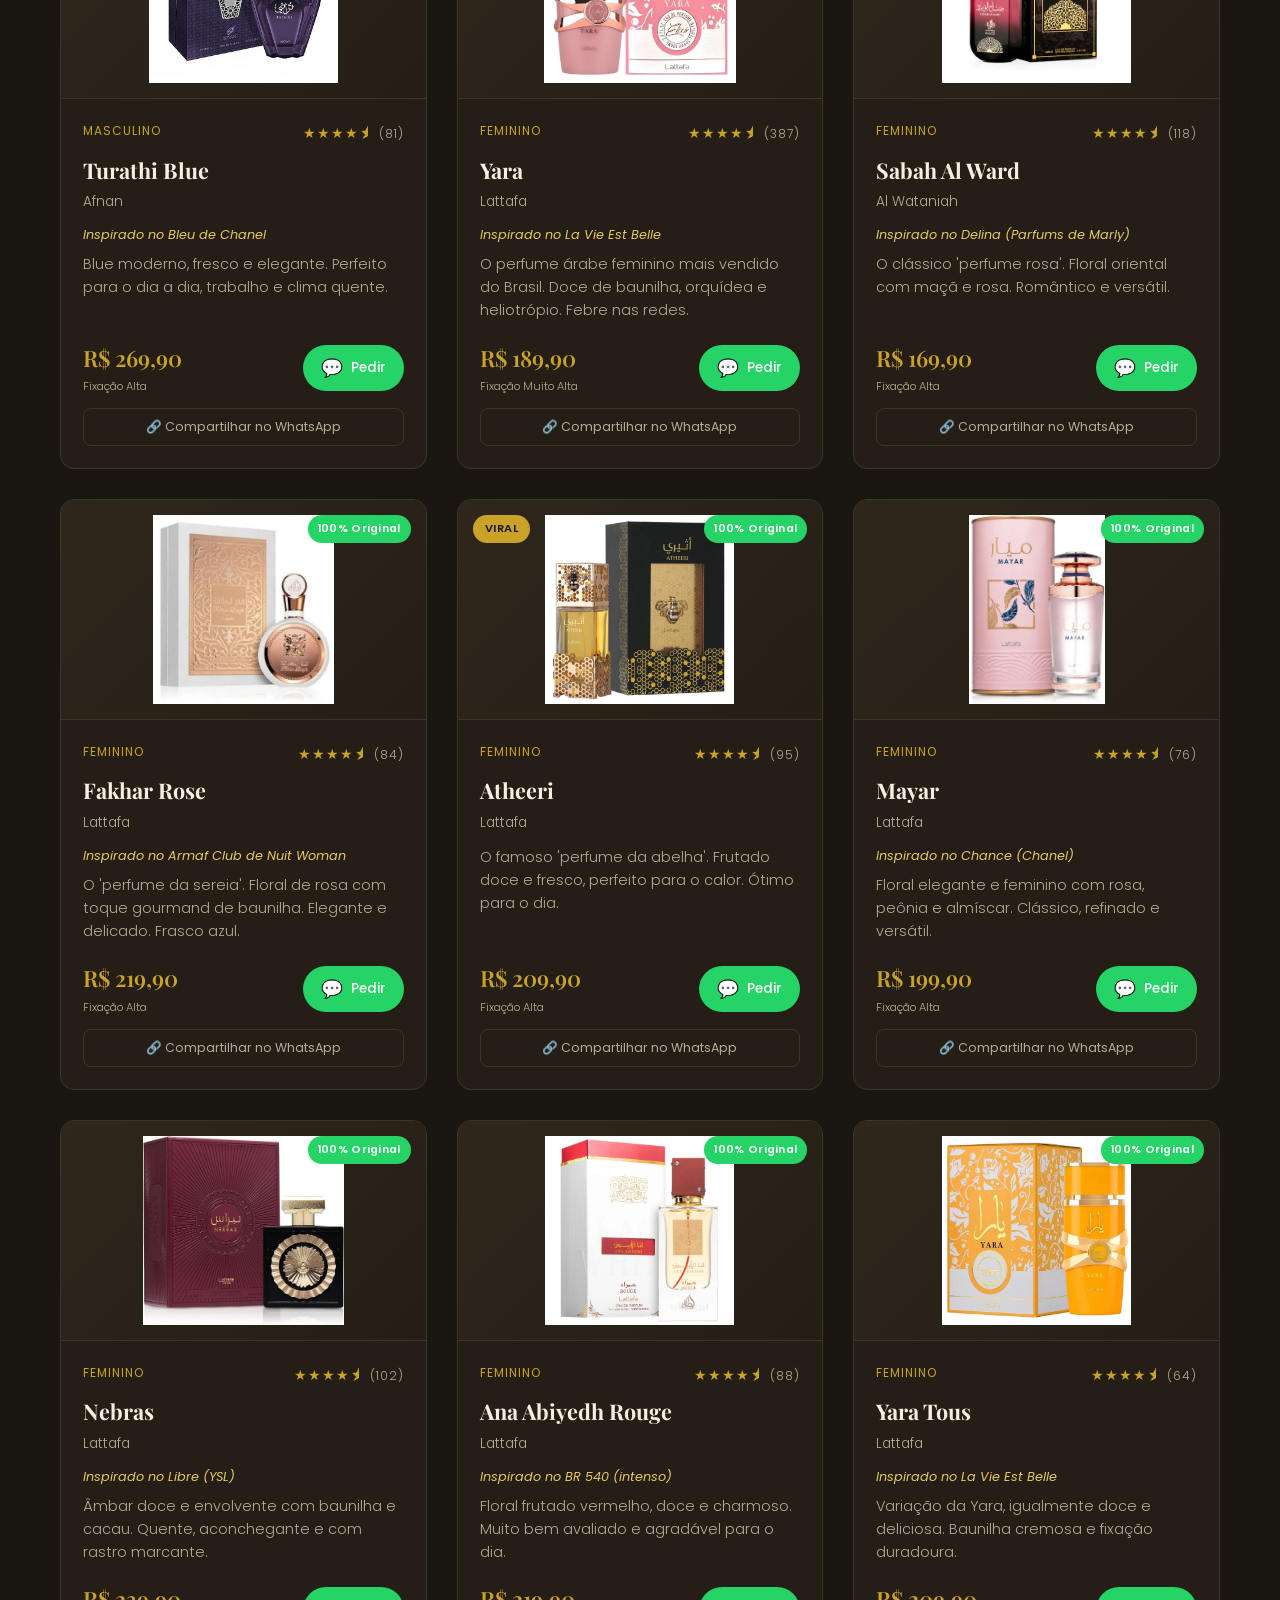
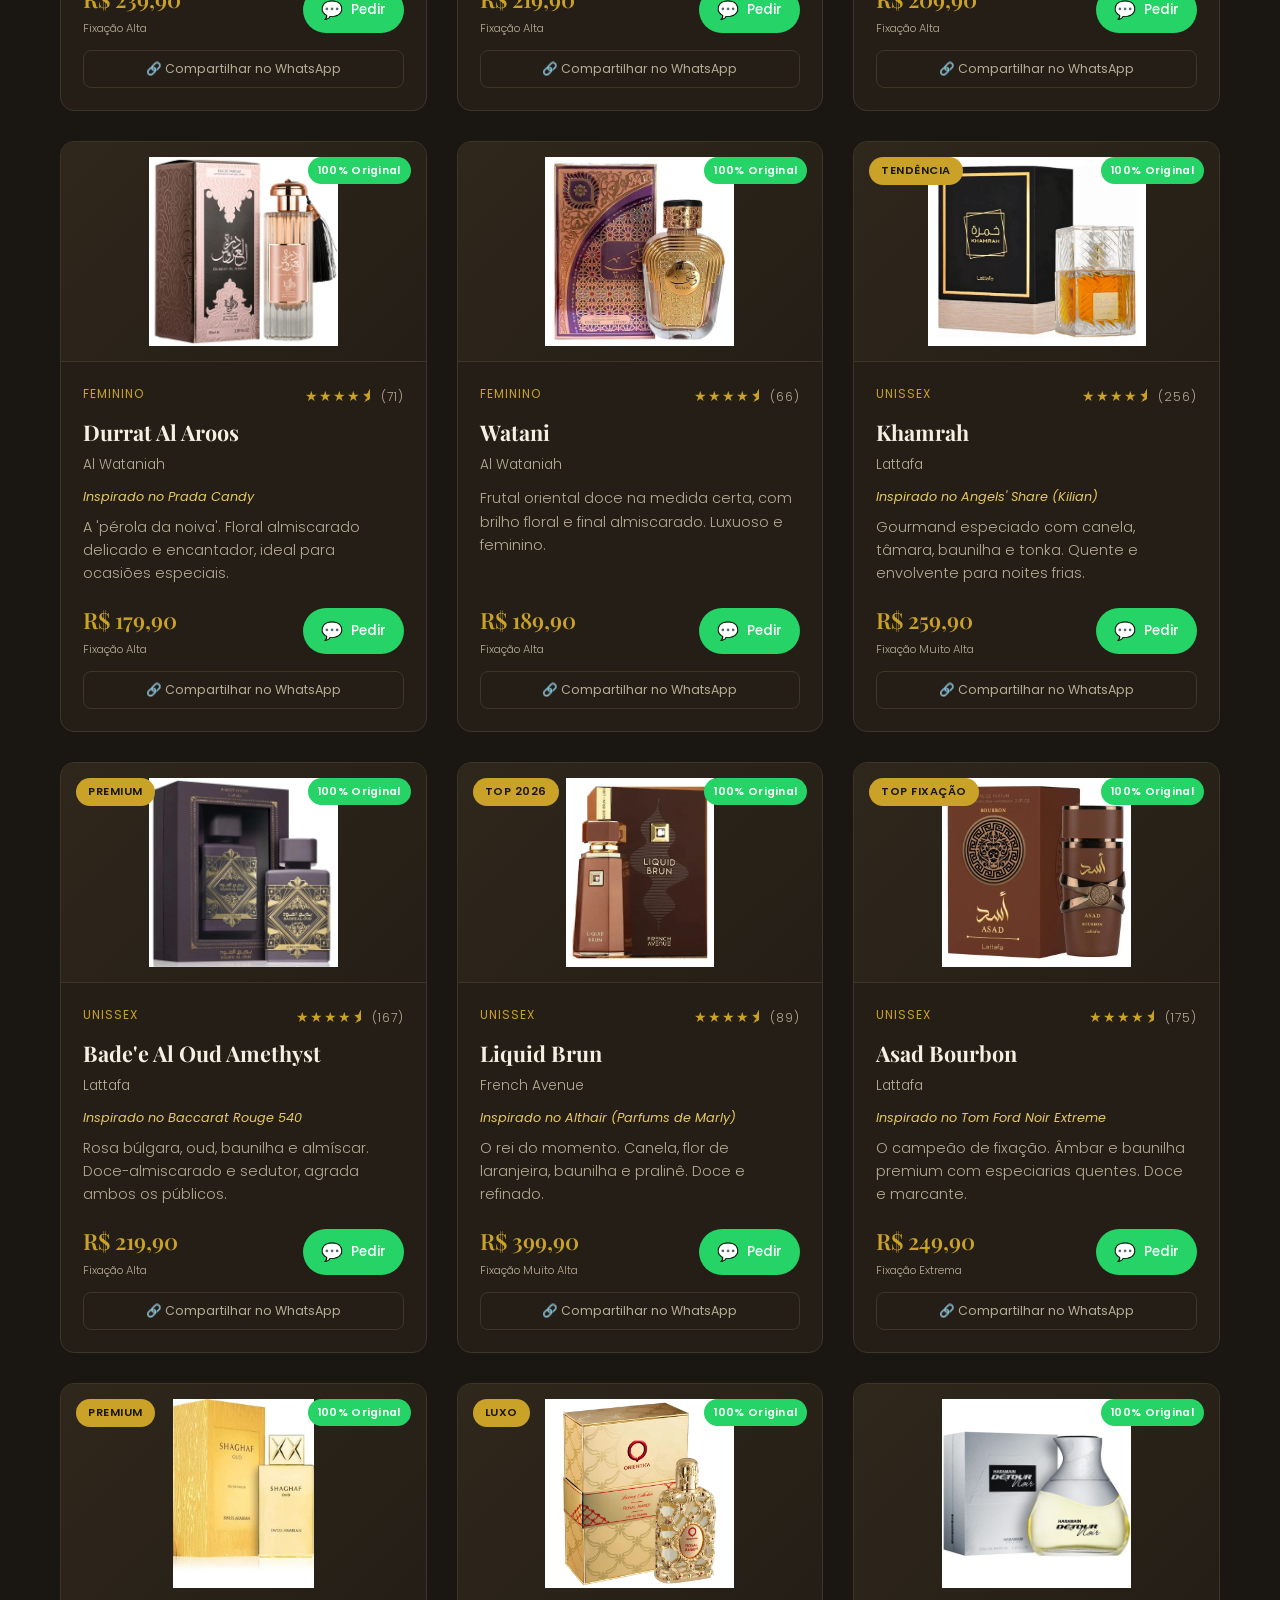
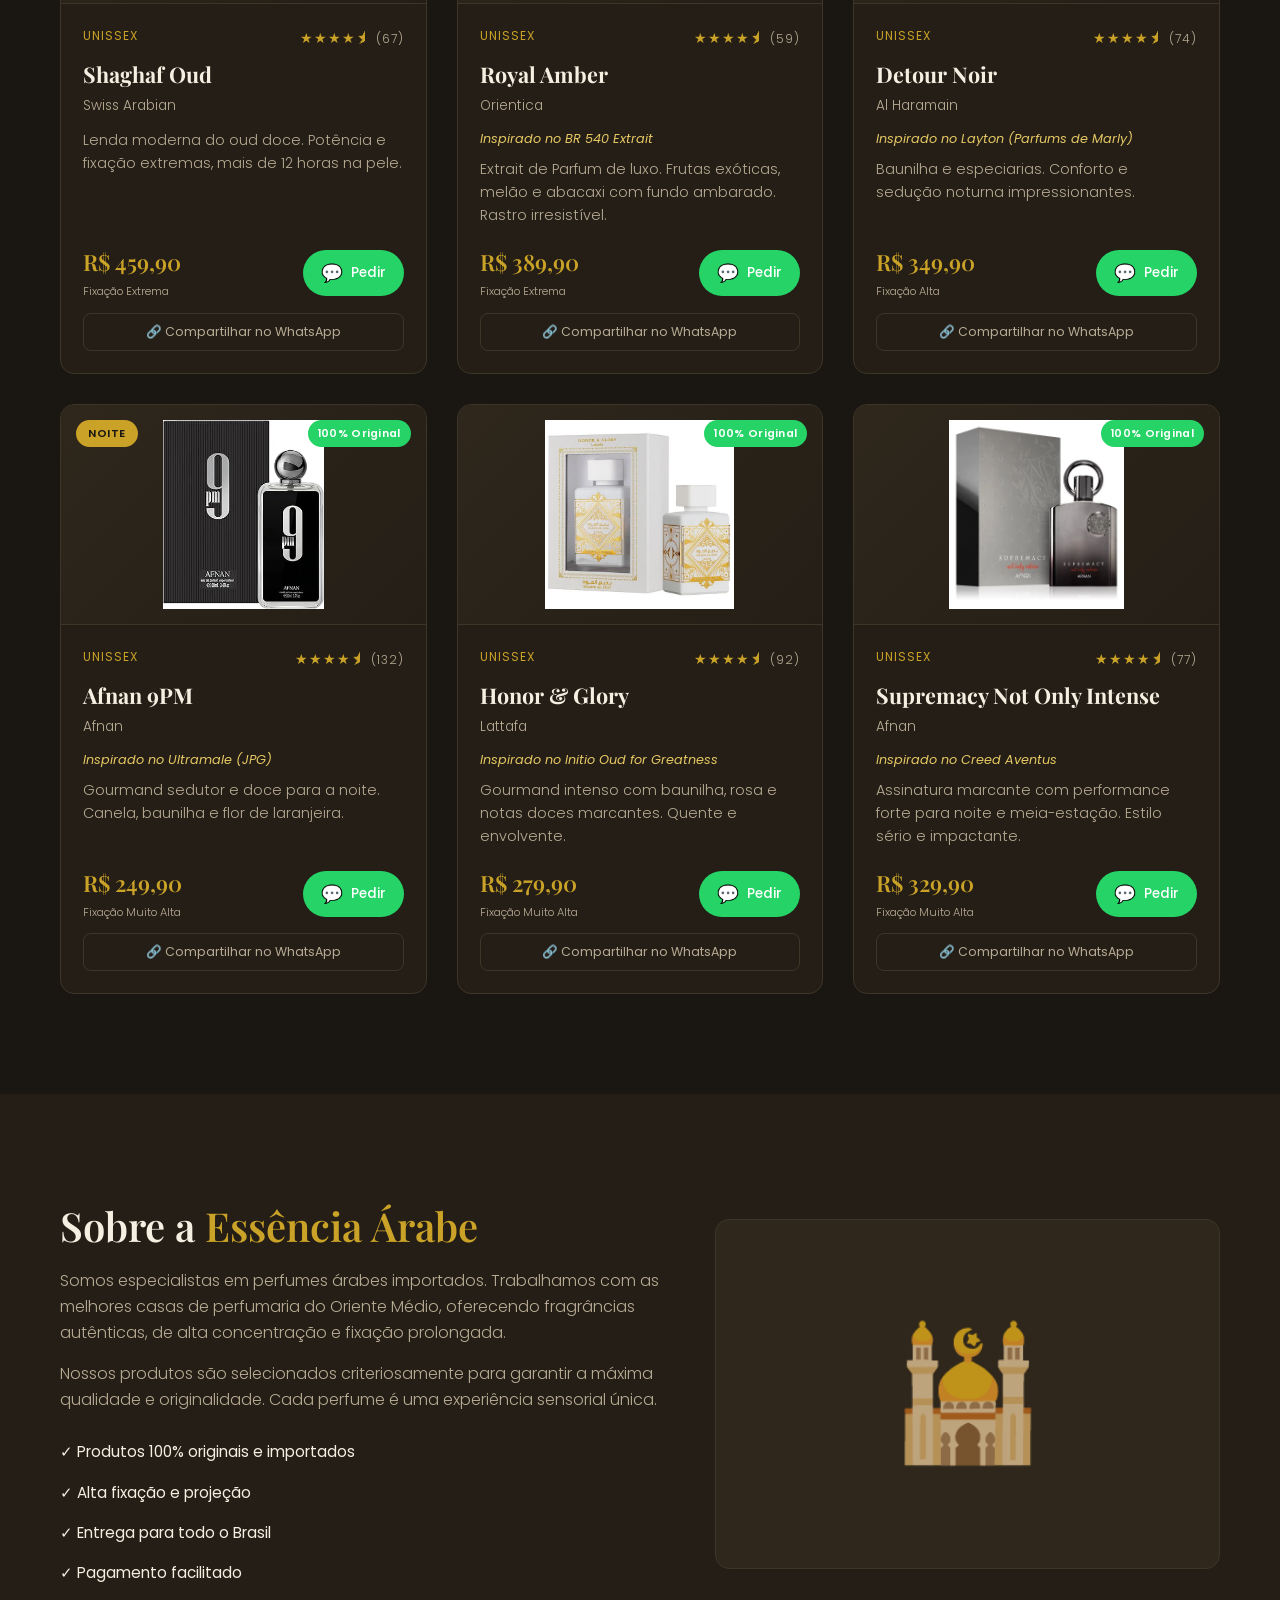
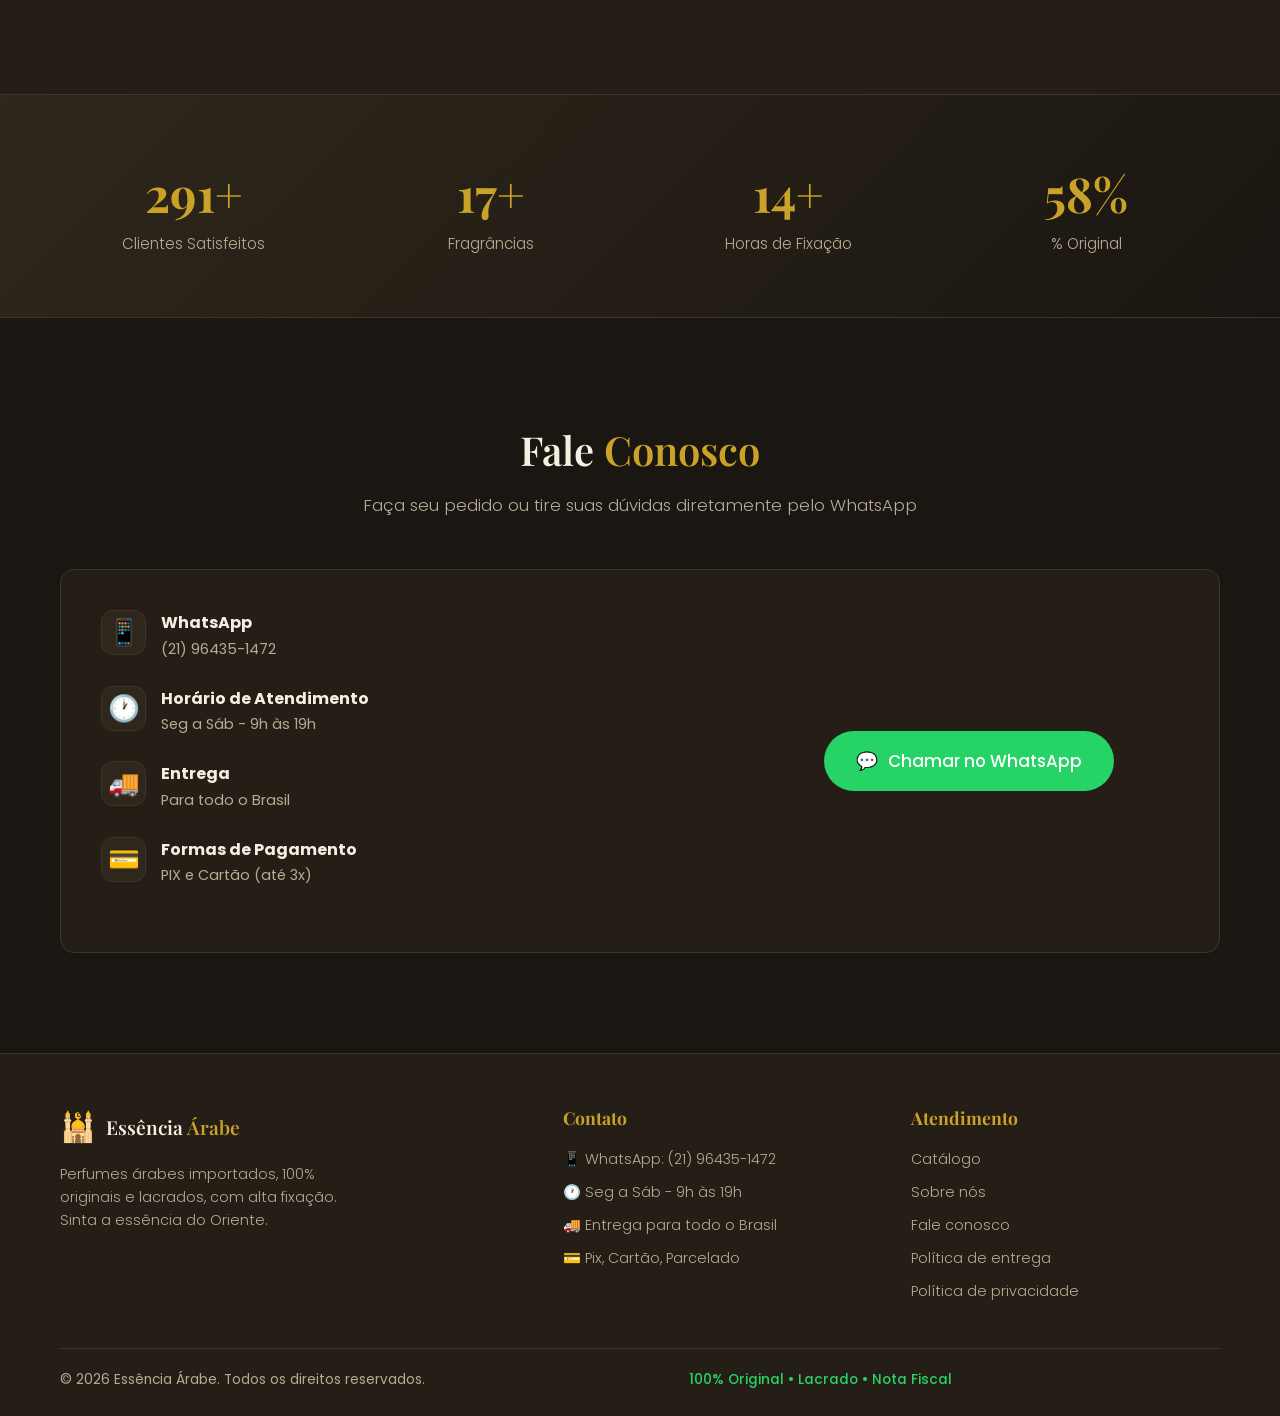
==== commit d22ec476: "update: troca numero principal do WhatsApp para (21) 96435-1472, mantendo o segundo (99895-1868)" ====
--- a/index.html
+++ b/index.html
@@ -140,7 +140,7 @@
                         <span class="contact-icon">📱</span>
                         <div>
                             <strong>WhatsApp</strong>
-                            <p>(21) 97008-8404</p>
+                            <p>(21) 96435-1472</p>
                         </div>
                     </div>
                     <div class="contact-item">
@@ -166,7 +166,7 @@
                     </div>
                 </div>
                 <div class="contato-action">
-                    <a href="https://wa.me/5521970088404" target="_blank" class="btn btn-whatsapp-large" data-multi-wa>
+                    <a href="https://wa.me/5521964351472" target="_blank" class="btn btn-whatsapp-large" data-multi-wa>
                         <span class="wa-icon">💬</span> Chamar no WhatsApp
                     </a>
                 </div>
@@ -188,7 +188,7 @@
                 <div class="footer-col">
                     <h4 class="footer-title">Contato</h4>
                     <ul class="footer-list">
-                        <li>📱 WhatsApp: (21) 97008-8404</li>
+                        <li>📱 WhatsApp: (21) 96435-1472</li>
                         <li>🕐 Seg a Sáb - 9h às 19h</li>
                         <li>🚚 Entrega para todo o Brasil</li>
                         <li>💳 Pix, Cartão, Parcelado</li>
@@ -285,7 +285,7 @@
     </div>
 
     <!-- BOTÃO FLUTUANTE WHATSAPP -->
-    <a href="https://wa.me/5521970088404" target="_blank" class="whatsapp-float" aria-label="WhatsApp" data-multi-wa>
+    <a href="https://wa.me/5521964351472" target="_blank" class="whatsapp-float" aria-label="WhatsApp" data-multi-wa>
         <svg viewBox="0 0 32 32" class="wa-svg">
             <path d="M16 0C7.163 0 0 7.163 0 16c0 2.823.73 5.573 2.117 8.007L.07 32l8.22-2.148A15.94 15.94 0 0016 32c8.837 0 16-7.163 16-16S24.837 0 16 0zm0 29.333c-2.63 0-5.2-.747-7.4-2.157l-.53-.315-4.87 1.25 1.29-4.73-.347-.55A13.27 13.27 0 012.667 16 13.338 13.338 0 0116 2.667 13.338 13.338 0 0129.333 16 13.338 13.338 0 0116 29.333z"/>
             <path d="M23.443 20.313c-.36-.18-2.13-1.05-2.46-1.17-.33-.12-.57-.18-.813.18-.243.363-.94 1.17-1.153 1.41-.213.24-.426.27-.786.09-.36-.18-1.52-.56-2.897-1.787-1.07-1.06-1.793-2.37-2.003-2.77-.21-.4-.023-.617.158-.816.162-.16.36-.42.542-.63.18-.21.24-.36.36-.6.12-.24.06-.45-.03-.63-.09-.18-.813-1.96-1.113-2.683-.293-.703-.59-.608-.813-.62l-.69-.013c-.24 0-.63.09-.96.45-.33.36-1.26 1.23-1.26 3 0 1.77 1.287 3.48 1.467 3.72.18.24 2.533 3.867 6.137 5.423.857.37 1.526.592 2.048.758.86.274 1.643.235 2.262.142.69-.103 2.13-.87 2.43-1.71.3-.84.3-1.56.21-1.71-.09-.15-.33-.24-.69-.42z"/>
